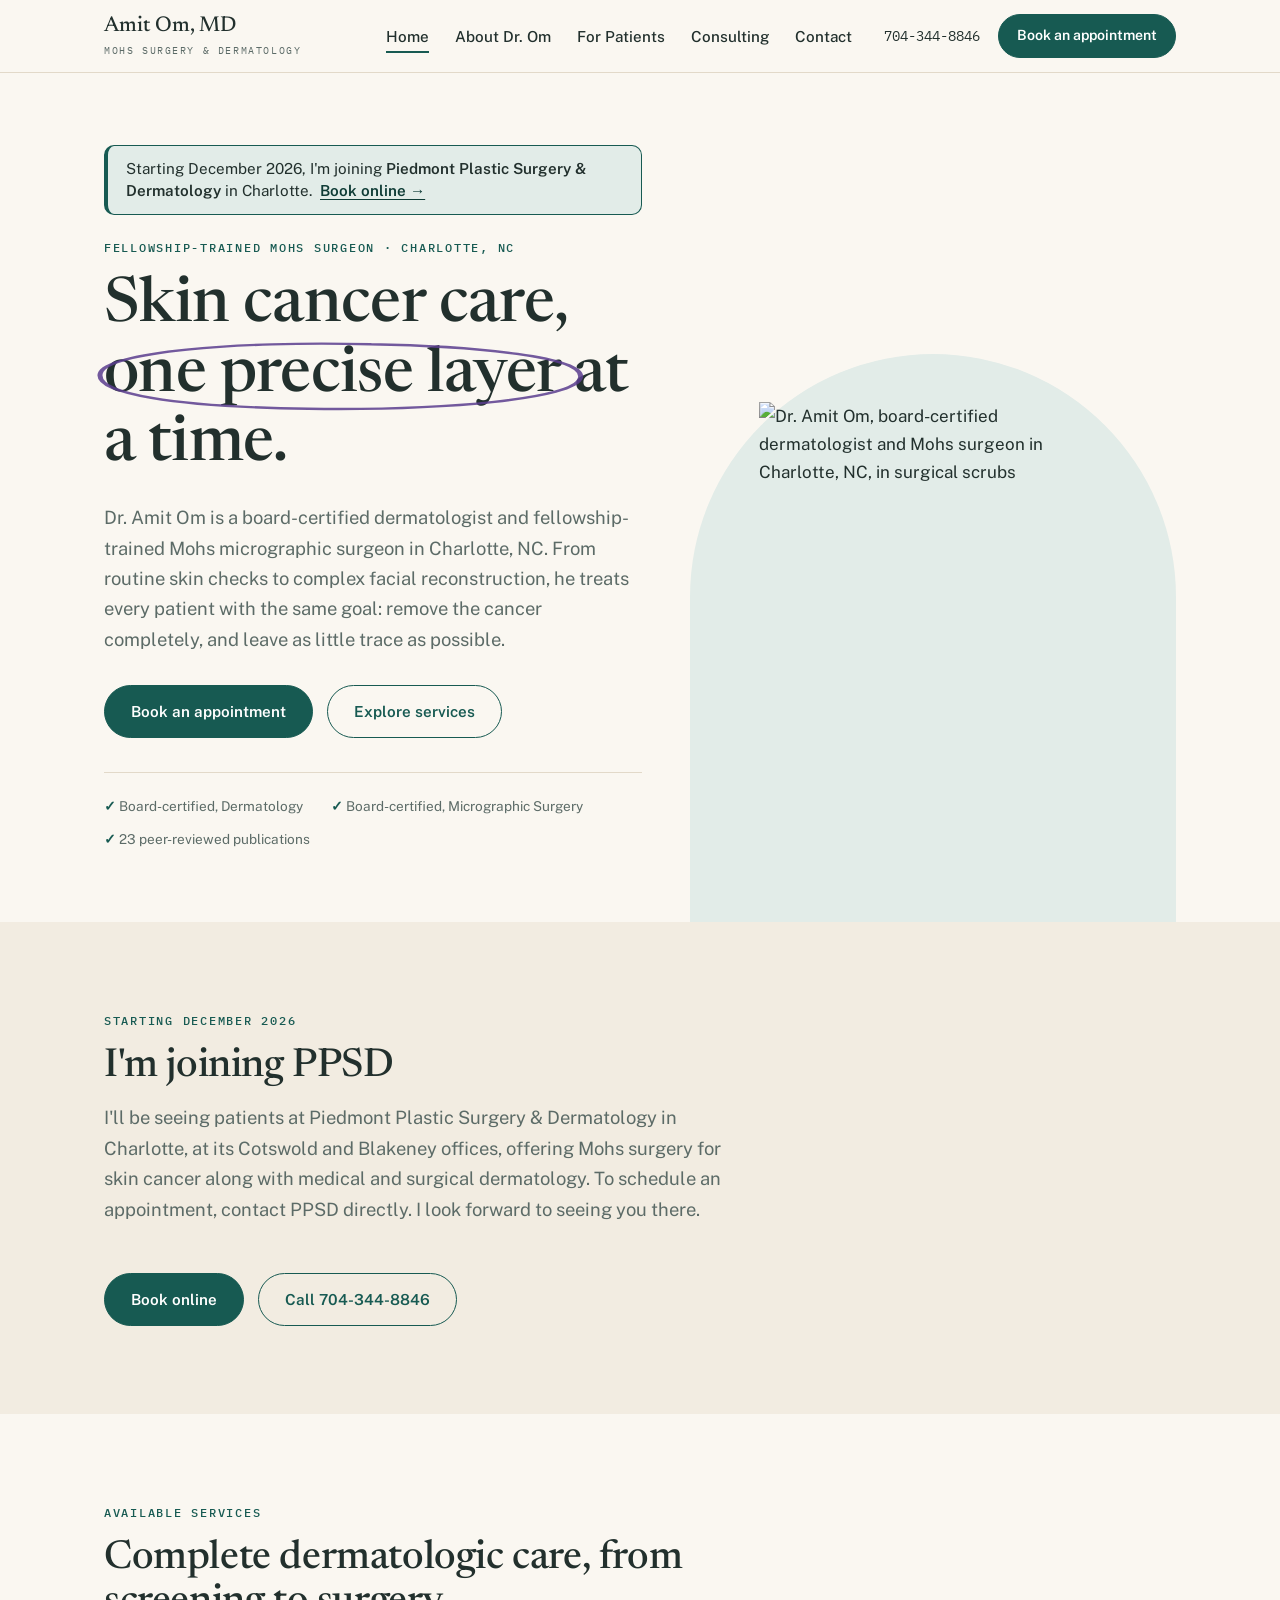
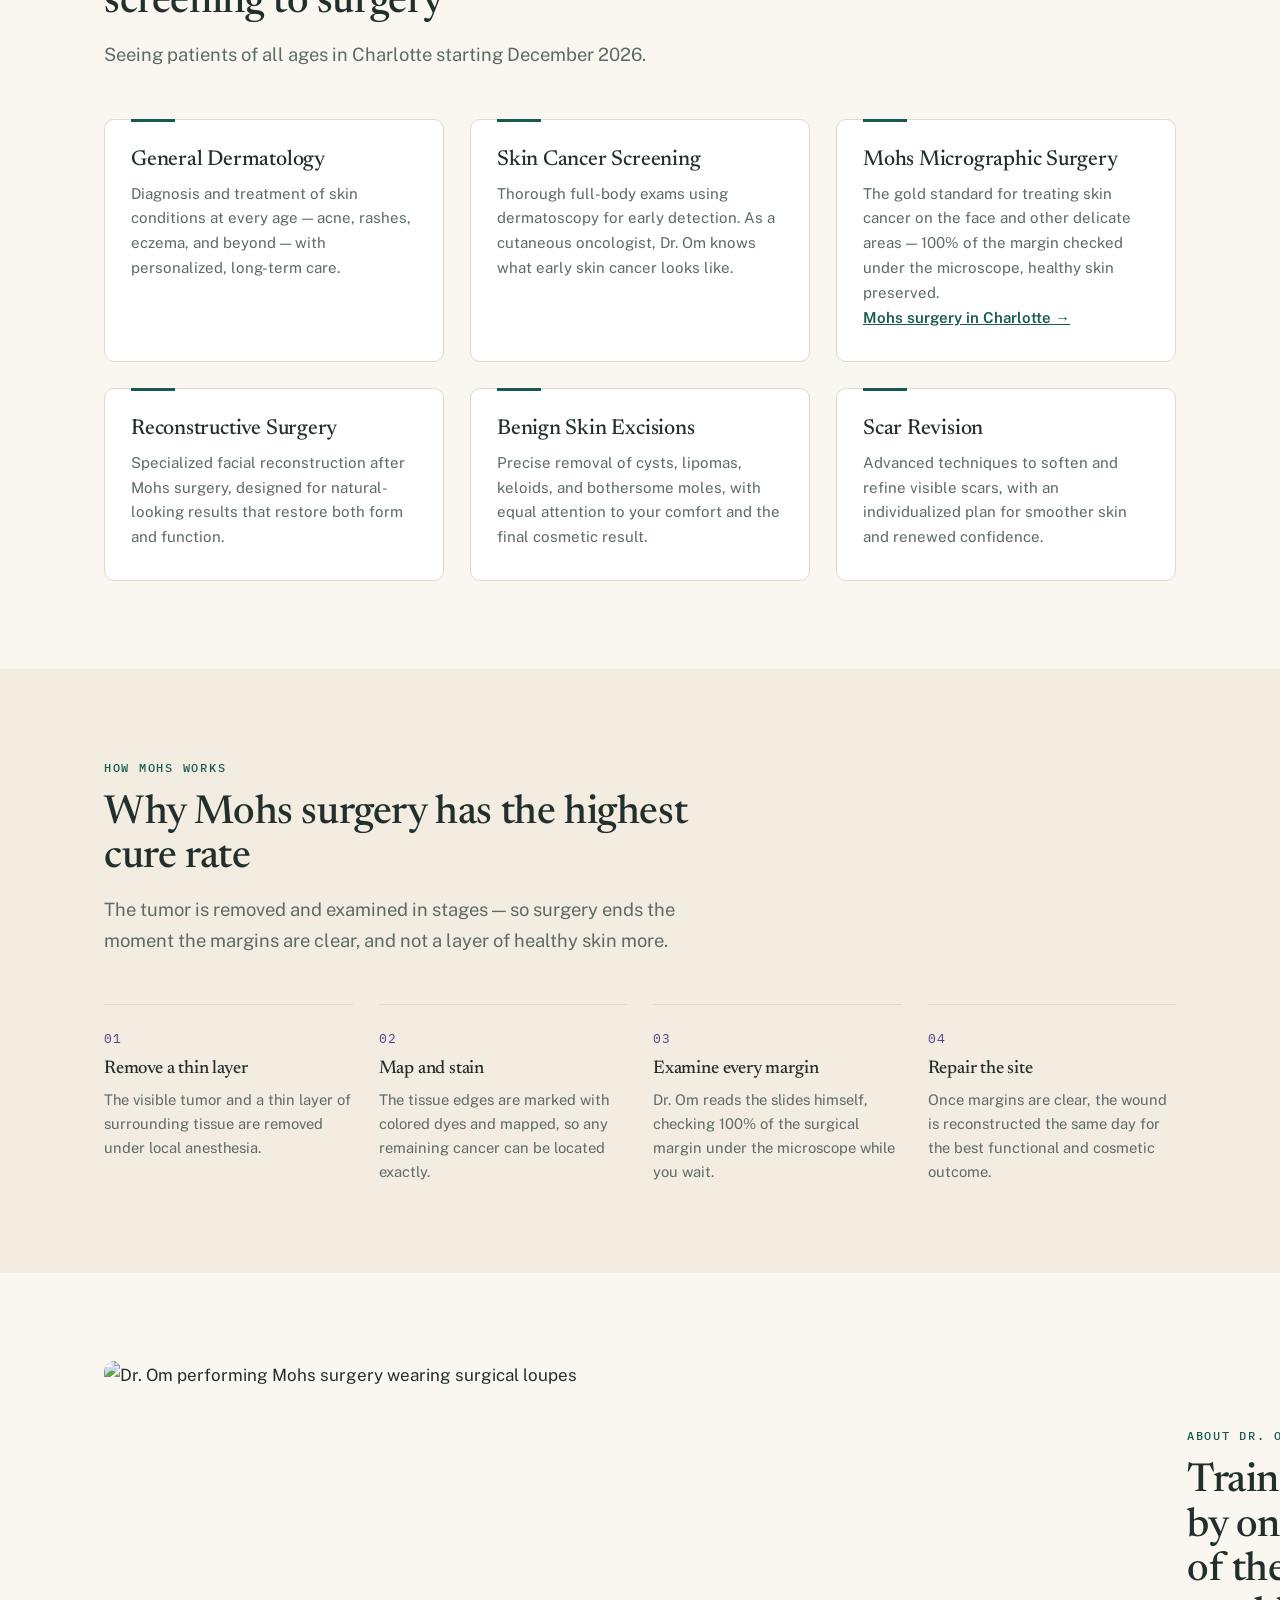
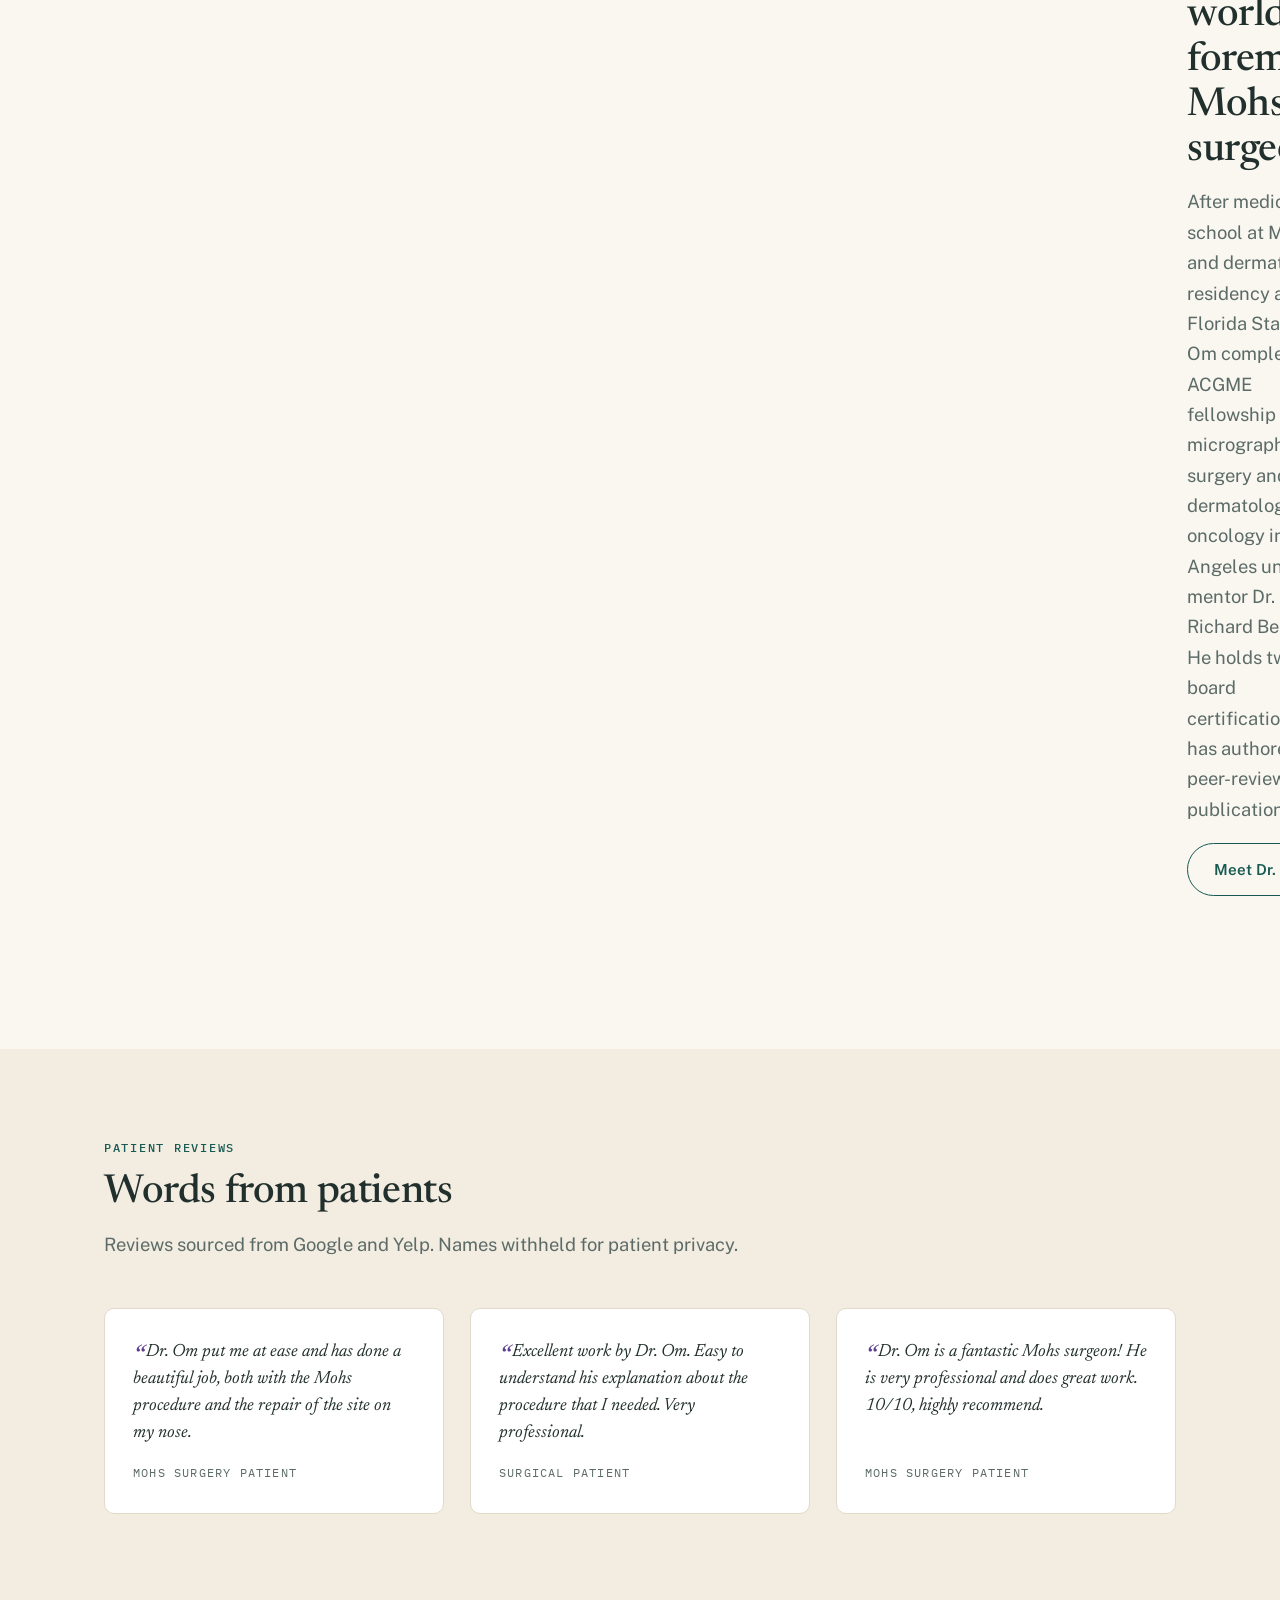
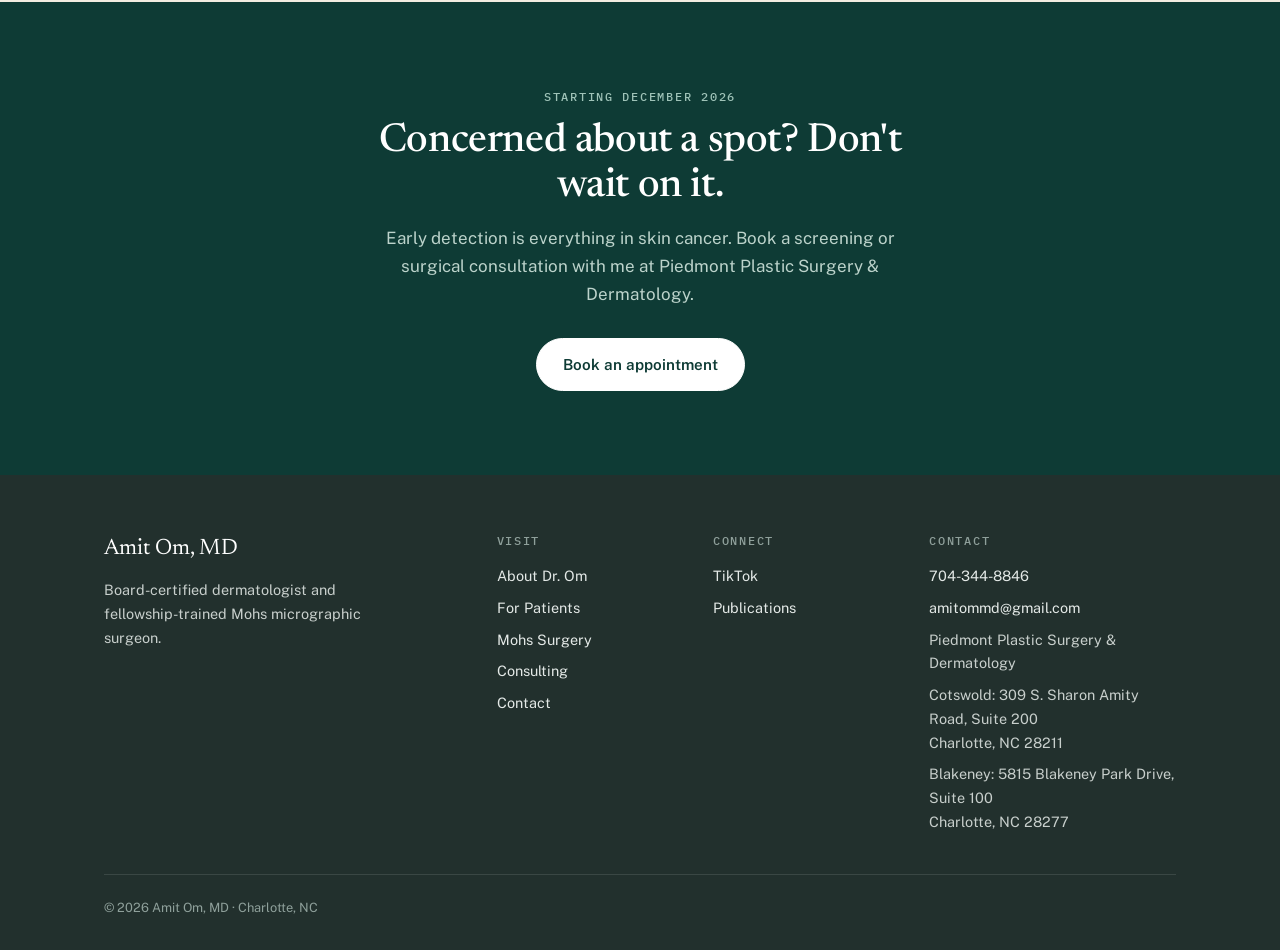
==== index.html @ 6214ee8b "Add Google Search Console verification tag Co-Authored-By: Claude Sonnet 5.5 <noreply@anthropic.com>" ====
<!doctype html>
<html lang="en">
<head>
<meta charset="utf-8">
<meta name="viewport" content="width=device-width, initial-scale=1">
<title>Mohs Surgeon &amp; Dermatologist in Charlotte, NC | Dr. Amit Om, MD</title>
<meta name="description" content="Dr. Amit Om is a board-certified dermatologist and fellowship-trained Mohs surgeon in Charlotte, NC. Skin cancer surgery, screenings and dermatology at PPSD.">
<link rel="canonical" href="https://amitommd.com/">
<meta name="google-site-verification" content="EKBiCuWpsiUF9jz812IdUO5Gtqv3LiMIZVHlbvNdxlo" />
<meta property="og:site_name" content="Amit Om, MD">
<meta property="og:type" content="website">
<meta property="og:url" content="https://amitommd.com/">
<meta property="og:title" content="Mohs Surgeon &amp; Dermatologist in Charlotte, NC | Dr. Amit Om, MD">
<meta property="og:description" content="Dr. Amit Om is a board-certified dermatologist and fellowship-trained Mohs surgeon in Charlotte, NC. Skin cancer surgery, screenings and dermatology at PPSD.">
<meta property="og:image" content="https://amitommd.com/img/og-image.jpg">
<meta property="og:image:width" content="1200">
<meta property="og:image:height" content="630">
<meta property="og:image:alt" content="Dr. Amit Om, dermatologist and Mohs surgeon in Charlotte, NC">
<meta name="twitter:card" content="summary_large_image">
<meta name="twitter:title" content="Mohs Surgeon &amp; Dermatologist in Charlotte, NC | Dr. Amit Om, MD">
<meta name="twitter:description" content="Dr. Amit Om is a board-certified dermatologist and fellowship-trained Mohs surgeon in Charlotte, NC. Skin cancer surgery, screenings and dermatology at PPSD.">
<meta name="twitter:image" content="https://amitommd.com/img/og-image.jpg">
<link rel="icon" href="img/favicon.png" type="image/png">
<link rel="preconnect" href="https://fonts.googleapis.com">
<link rel="preconnect" href="https://fonts.gstatic.com" crossorigin>
<link href="https://fonts.googleapis.com/css2?family=Newsreader:ital,opsz,wght@0,6..72,400;0,6..72,500;1,6..72,400;1,6..72,500&family=Public+Sans:wght@400;500;600;700&family=IBM+Plex+Mono:wght@400;500&display=swap" rel="stylesheet">
<link rel="stylesheet" href="css/style.css">
<script type="application/ld+json">
{
  "@context": "https://schema.org",
  "@graph": [
    {
      "@type": "WebSite",
      "@id": "https://amitommd.com/#website",
      "url": "https://amitommd.com/",
      "name": "Amit Om, MD",
      "inLanguage": "en-US",
      "publisher": {
        "@id": "https://amitommd.com/#person"
      }
    },
    {
      "@type": "Person",
      "@id": "https://amitommd.com/#person",
      "name": "Amit Om, MD",
      "honorificPrefix": "Dr.",
      "honorificSuffix": "MD",
      "url": "https://amitommd.com/",
      "image": "https://amitommd.com/img/dr-om-portrait.png",
      "jobTitle": "Dermatologist and Mohs Micrographic Surgeon",
      "description": "Board-certified dermatologist and fellowship-trained Mohs micrographic surgeon in Charlotte, NC.",
      "worksFor": {
        "@id": "https://amitommd.com/#ppsd"
      },
      "alumniOf": [
        {
          "@type": "CollegeOrUniversity",
          "name": "Virginia Commonwealth University"
        },
        {
          "@type": "CollegeOrUniversity",
          "name": "Medical University of South Carolina"
        },
        {
          "@type": "CollegeOrUniversity",
          "name": "Florida State University"
        }
      ],
      "hasCredential": [
        {
          "@type": "EducationalOccupationalCredential",
          "credentialCategory": "Board certification",
          "name": "Dermatology",
          "recognizedBy": {
            "@type": "Organization",
            "name": "American Board of Dermatology"
          }
        },
        {
          "@type": "EducationalOccupationalCredential",
          "credentialCategory": "Board certification",
          "name": "Micrographic Dermatologic Surgery",
          "recognizedBy": {
            "@type": "Organization",
            "name": "American Board of Dermatology"
          }
        }
      ],
      "memberOf": [
        {
          "@type": "Organization",
          "name": "American Academy of Dermatology"
        },
        {
          "@type": "Organization",
          "name": "American College of Mohs Surgery"
        },
        {
          "@type": "Organization",
          "name": "Alpha Omega Alpha Honor Medical Society"
        }
      ],
      "knowsAbout": [
        "Mohs micrographic surgery",
        "Skin cancer",
        "Skin cancer screening",
        "Dermatology",
        "Dermatologic surgery",
        "Facial reconstruction"
      ],
      "sameAs": [
        "https://www.instagram.com/amitommd/",
        "https://www.tiktok.com/@amitommd"
      ]
    },
    {
      "@type": "MedicalBusiness",
      "@id": "https://amitommd.com/#ppsd",
      "name": "Piedmont Plastic Surgery & Dermatology",
      "telephone": "+1-704-344-8846",
      "location": [
        {
          "@type": "Place",
          "name": "Cotswold office",
          "address": {
            "@type": "PostalAddress",
            "streetAddress": "309 S. Sharon Amity Road, Suite 200",
            "addressLocality": "Charlotte",
            "addressRegion": "NC",
            "postalCode": "28211",
            "addressCountry": "US"
          }
        },
        {
          "@type": "Place",
          "name": "Blakeney office",
          "address": {
            "@type": "PostalAddress",
            "streetAddress": "5815 Blakeney Park Drive, Suite 100",
            "addressLocality": "Charlotte",
            "addressRegion": "NC",
            "postalCode": "28277",
            "addressCountry": "US"
          }
        }
      ]
    }
  ]
}
</script>
</head>
<body>

<header class="site-header">
  <div class="wrap nav-bar">
    <a class="wordmark" href="index.html">
      <span class="name">Amit Om, MD</span>
      <span class="spec">Mohs Surgery &amp; Dermatology</span>
    </a>
    <button class="nav-toggle" aria-expanded="false" aria-label="Open menu">☰</button>
    <ul class="nav-links">
      <li><a href="index.html" aria-current="page">Home</a></li>
      <li><a href="about.html">About Dr. Om</a></li>
      <li><a href="for-patients.html">For Patients</a></li>
      <li><a href="consulting.html">Consulting</a></li>
      <li><a href="contact.html">Contact</a></li>
    </ul>
    <div class="nav-cta">
      <a class="nav-phone" href="tel:7043448846">704-344-8846</a>
      <a class="btn btn-solid btn-sm" href="contact.html">Book an appointment</a>
    </div>
  </div>
</header>

<main>

<section class="hero">
  <div class="wrap hero-grid">
    <div class="hero-copy">
      <!-- TEMPORARY ANNOUNCEMENT: delete this block (and .announce-callout in css/style.css) after ~Jan 2027 -->
      <p class="announce-callout">Starting December 2026, I'm joining <strong>Piedmont Plastic Surgery &amp; Dermatology</strong> in Charlotte. <a href="https://patient.getprosperapp.com/piedmont/schedule#patient-type-choice" target="_blank" rel="noopener">Book online &rarr;</a></p>
      <span class="eyebrow">Fellowship-Trained Mohs Surgeon · Charlotte, NC</span>
      <h1>Skin cancer care,
        <span class="marker">one precise layer
          <svg viewBox="0 0 268 86" preserveAspectRatio="none" aria-hidden="true">
            <path d="M150,8 C205,10 262,22 259,45 C256,68 190,81 118,79 C48,77 7,62 10,40 C13,17 80,4 150,8"/>
          </svg>
        </span>
        at a time.</h1>
      <p class="lede">Dr. Amit Om is a board-certified dermatologist and fellowship-trained Mohs micrographic surgeon in Charlotte, NC. From routine skin checks to complex facial reconstruction, he treats every patient with the same goal: remove the cancer completely, and leave as little trace as possible.</p>
      <div class="hero-actions">
        <a class="btn btn-solid" href="contact.html">Book an appointment</a>
        <a class="btn btn-ghost" href="#services">Explore services</a>
      </div>
      <div class="trust-row">
        <span>Board-certified, Dermatology</span>
        <span>Board-certified, Micrographic Surgery</span>
        <span>23 peer-reviewed publications</span>
      </div>
    </div>
    <figure class="hero-figure">
      <img src="img/dr-om-portrait.png" alt="Dr. Amit Om, board-certified dermatologist and Mohs surgeon in Charlotte, NC, in surgical scrubs" width="408" height="612" fetchpriority="high">
    </figure>
  </div>
</section>

<section class="section section-tint" id="new-practice">
  <div class="wrap">
    <div class="section-head rv">
      <span class="eyebrow">Starting December 2026</span>
      <h2>I'm joining PPSD</h2>
      <p class="lede">I'll be seeing patients at Piedmont Plastic Surgery &amp; Dermatology in Charlotte, at its Cotswold and Blakeney offices, offering Mohs surgery for skin cancer along with medical and surgical dermatology. To schedule an appointment, contact PPSD directly. I look forward to seeing you there.</p>
    </div>
    <div class="hero-actions rv">
      <a class="btn btn-solid" href="https://patient.getprosperapp.com/piedmont/schedule#patient-type-choice" target="_blank" rel="noopener">Book online</a>
      <a class="btn btn-ghost" href="tel:7043448846">Call 704-344-8846</a>
    </div>
  </div>
</section>

<section class="section" id="services">
  <div class="wrap">
    <div class="section-head rv">
      <span class="eyebrow">Available Services</span>
      <h2>Complete dermatologic care, from screening to surgery</h2>
      <p class="lede">Seeing patients of all ages in Charlotte starting December 2026.</p>
    </div>
    <div class="svc-grid">
      <article class="svc rv">
        <h3>General Dermatology</h3>
        <p>Diagnosis and treatment of skin conditions at every age — acne, rashes, eczema, and beyond — with personalized, long-term care.</p>
      </article>
      <article class="svc rv">
        <h3>Skin Cancer Screening</h3>
        <p>Thorough full-body exams using dermatoscopy for early detection. As a cutaneous oncologist, Dr. Om knows what early skin cancer looks like.</p>
      </article>
      <article class="svc rv">
        <h3>Mohs Micrographic Surgery</h3>
        <p>The gold standard for treating skin cancer on the face and other delicate areas — 100% of the margin checked under the microscope, healthy skin preserved.</p>
        <p><a href="mohs-surgery-charlotte.html" style="text-decoration:underline; font-weight:600">Mohs surgery in Charlotte →</a></p>
      </article>
      <article class="svc rv">
        <h3>Reconstructive Surgery</h3>
        <p>Specialized facial reconstruction after Mohs surgery, designed for natural-looking results that restore both form and function.</p>
      </article>
      <article class="svc rv">
        <h3>Benign Skin Excisions</h3>
        <p>Precise removal of cysts, lipomas, keloids, and bothersome moles, with equal attention to your comfort and the final cosmetic result.</p>
      </article>
      <article class="svc rv">
        <h3>Scar Revision</h3>
        <p>Advanced techniques to soften and refine visible scars, with an individualized plan for smoother skin and renewed confidence.</p>
      </article>
    </div>
  </div>
</section>

<section class="section section-tint">
  <div class="wrap">
    <div class="section-head rv">
      <span class="eyebrow">How Mohs Works</span>
      <h2>Why Mohs surgery has the highest cure rate</h2>
      <p class="lede">The tumor is removed and examined in stages — so surgery ends the moment the margins are clear, and not a layer of healthy skin more.</p>
    </div>
    <div class="steps">
      <div class="step rv">
        <h3>Remove a thin layer</h3>
        <p>The visible tumor and a thin layer of surrounding tissue are removed under local anesthesia.</p>
      </div>
      <div class="step rv">
        <h3>Map and stain</h3>
        <p>The tissue edges are marked with colored dyes and mapped, so any remaining cancer can be located exactly.</p>
      </div>
      <div class="step rv">
        <h3>Examine every margin</h3>
        <p>Dr. Om reads the slides himself, checking 100% of the surgical margin under the microscope while you wait.</p>
      </div>
      <div class="step rv">
        <h3>Repair the site</h3>
        <p>Once margins are clear, the wound is reconstructed the same day for the best functional and cosmetic outcome.</p>
      </div>
    </div>
  </div>
</section>

<section class="section">
  <div class="wrap split">
    <img class="rv" src="img/dr-om-surgery.jpg" alt="Dr. Om performing Mohs surgery wearing surgical loupes" width="1027" height="1200" loading="lazy">
    <div class="rv">
      <span class="eyebrow">About Dr. Om</span>
      <h2>Trained by one of the world's foremost Mohs surgeons</h2>
      <p class="lede">After medical school at MUSC and dermatology residency at Florida State, Dr. Om completed an ACGME fellowship in micrographic surgery and dermatologic oncology in Los Angeles under mentor Dr. Richard Bennett. He holds two board certifications and has authored 23 peer-reviewed publications.</p>
      <a class="btn btn-ghost" href="about.html">Meet Dr. Om</a>
    </div>
  </div>
</section>

<section class="section section-tint">
  <div class="wrap">
    <div class="section-head rv">
      <span class="eyebrow">Patient Reviews</span>
      <h2>Words from patients</h2>
      <p class="lede">Reviews sourced from Google and Yelp. Names withheld for patient privacy.</p>
    </div>
    <div class="quote-grid">
      <figure class="quote rv">
        <blockquote>Dr. Om put me at ease and has done a beautiful job, both with the Mohs procedure and the repair of the site on my nose.</blockquote>
        <cite>Mohs surgery patient</cite>
      </figure>
      <figure class="quote rv">
        <blockquote>Excellent work by Dr. Om. Easy to understand his explanation about the procedure that I needed. Very professional.</blockquote>
        <cite>Surgical patient</cite>
      </figure>
      <figure class="quote rv">
        <blockquote>Dr. Om is a fantastic Mohs surgeon! He is very professional and does great work. 10/10, highly recommend.</blockquote>
        <cite>Mohs surgery patient</cite>
      </figure>
    </div>
  </div>
</section>

<section class="cta-band">
  <span class="eyebrow" style="color:#9FC3B8">Starting December 2026</span>
  <h2>Concerned about a spot? Don't wait on it.</h2>
  <p>Early detection is everything in skin cancer. Book a screening or surgical consultation with me at Piedmont Plastic Surgery &amp; Dermatology.</p>
  <a class="btn" href="contact.html">Book an appointment</a>
</section>

</main>

<footer class="site-footer">
  <div class="wrap">
    <div class="footer-grid">
      <div>
        <p class="footer-word">Amit Om, MD</p>
        <p style="margin-top:10px; max-width:34ch;">Board-certified dermatologist and fellowship-trained Mohs micrographic surgeon.</p>
      </div>
      <div>
        <h4>Visit</h4>
        <ul>
          <li><a href="about.html">About Dr. Om</a></li>
          <li><a href="for-patients.html">For Patients</a></li>
          <li><a href="mohs-surgery-charlotte.html">Mohs Surgery</a></li>
          <li><a href="consulting.html">Consulting</a></li>
          <li><a href="contact.html">Contact</a></li>
        </ul>
      </div>
      <div>
        <h4>Connect</h4>
        <ul>
          <li><a href="https://www.tiktok.com/@amitommd" rel="noopener">TikTok</a></li>
          <li><a href="https://pubmed.ncbi.nlm.nih.gov/?term=amit+om" rel="noopener">Publications</a></li>
        </ul>
      </div>
      <div>
        <h4>Contact</h4>
        <ul>
          <li><a href="tel:7043448846">704-344-8846</a></li>
          <li><a href="mailto:amitommd@gmail.com">amitommd@gmail.com</a></li>
          <li>Piedmont Plastic Surgery &amp; Dermatology</li>
          <li>Cotswold: 309 S. Sharon Amity Road, Suite 200<br>Charlotte, NC 28211</li>
          <li>Blakeney: 5815 Blakeney Park Drive, Suite 100<br>Charlotte, NC 28277</li>
        </ul>
      </div>
    </div>
    <div class="footer-note">
      <span>&copy; 2026 Amit Om, MD &middot; Charlotte, NC</span>
    </div>
  </div>
</footer>

<script src="js/main.js"></script>
<script data-goatcounter="https://amitommd.goatcounter.com/count" async src="//gc.zgo.at/count.js"></script>
</body>
</html>
---- css/style.css ----
/* ============================================================
   Amit Om, MD — redesign concept
   Palette: ivory paper, deep teal, ink, gentian-violet marker
   Type: Newsreader (display) · Public Sans (body) · IBM Plex Mono (labels)
   ============================================================ */

:root {
  --paper: #FAF7F1;
  --paper-2: #F2ECE1;
  --ink: #22302D;
  --ink-2: #5C6B67;
  --teal: #175A52;
  --teal-deep: #0E3B35;
  --teal-tint: #E2ECE8;
  --violet: #5B3E8F;
  --line: #E2D9C9;
  --white: #FFFFFF;
  --display: "Newsreader", Georgia, serif;
  --body: "Public Sans", -apple-system, "Segoe UI", sans-serif;
  --mono: "IBM Plex Mono", ui-monospace, monospace;
  --wrap: 1120px;
  --radius: 10px;
}

* { margin: 0; padding: 0; box-sizing: border-box; }
html { scroll-behavior: smooth; }
@media (prefers-reduced-motion: reduce) {
  html { scroll-behavior: auto; }
  *, *::before, *::after { animation: none !important; transition: none !important; }
}

body {
  font-family: var(--body);
  font-size: 1.0625rem;
  line-height: 1.65;
  color: var(--ink);
  background: var(--paper);
  -webkit-font-smoothing: antialiased;
}

img { max-width: 100%; height: auto; display: block; }
a { color: var(--teal); }
a:focus-visible, button:focus-visible, summary:focus-visible {
  outline: 2px solid var(--violet);
  outline-offset: 3px;
  border-radius: 2px;
}

.wrap { max-width: var(--wrap); margin: 0 auto; padding: 0 24px; }

/* ---------- type ---------- */
h1, h2, h3 { font-family: var(--display); font-weight: 500; line-height: 1.12; letter-spacing: -0.01em; }
h1 { font-size: clamp(2.4rem, 5.4vw, 3.9rem); }
h2 { font-size: clamp(1.8rem, 3.4vw, 2.5rem); }
h3 { font-size: 1.35rem; }

.eyebrow {
  font-family: var(--mono);
  font-size: 0.78rem;
  font-weight: 500;
  letter-spacing: 0.14em;
  text-transform: uppercase;
  color: var(--teal);
  display: block;
  margin-bottom: 14px;
}

.lede { font-size: 1.15rem; color: var(--ink-2); max-width: 58ch; }

/* ---------- announcement ---------- */
.announce {
  background: var(--teal-deep);
  color: #EAF2EE;
  text-align: center;
  font-size: 0.875rem;
  padding: 9px 20px;
}
.announce strong { color: #fff; }

/* ---------- header ---------- */
.site-header {
  position: sticky;
  top: 0;
  z-index: 50;
  background: rgba(250, 247, 241, 0.92);
  backdrop-filter: blur(8px);
  border-bottom: 1px solid var(--line);
}
.nav-bar {
  display: flex;
  align-items: center;
  gap: 32px;
  min-height: 72px;
}
.wordmark { text-decoration: none; color: var(--ink); line-height: 1.15; }
.wordmark .name { font-family: var(--display); font-size: 1.35rem; font-weight: 500; display: block; }
.wordmark .spec {
  font-family: var(--mono);
  font-size: 0.62rem;
  letter-spacing: 0.16em;
  text-transform: uppercase;
  color: var(--ink-2);
}
.nav-links { display: flex; gap: 26px; list-style: none; margin-left: auto; }
.nav-links a {
  text-decoration: none;
  color: var(--ink);
  font-size: 0.95rem;
  font-weight: 500;
  padding: 6px 0;
  border-bottom: 2px solid transparent;
}
.nav-links a:hover { border-bottom-color: var(--violet); }
.nav-links a[aria-current="page"] { border-bottom-color: var(--teal); }
.nav-cta { display: flex; align-items: center; gap: 18px; }
.nav-phone { font-family: var(--mono); font-size: 0.85rem; text-decoration: none; color: var(--ink); white-space: nowrap; }
.nav-toggle {
  display: none;
  background: none;
  border: 1px solid var(--line);
  border-radius: 8px;
  padding: 9px 11px;
  cursor: pointer;
  color: var(--ink);
}

/* ---------- buttons ---------- */
.btn {
  display: inline-block;
  font-family: var(--body);
  font-weight: 600;
  font-size: 0.95rem;
  text-decoration: none;
  border-radius: 999px;
  padding: 13px 26px;
  border: 1.5px solid var(--teal);
  transition: background-color 160ms ease, color 160ms ease;
}
.btn-solid { background: var(--teal); color: #fff; }
.btn-solid:hover { background: var(--teal-deep); border-color: var(--teal-deep); }
.btn-ghost { color: var(--teal); background: transparent; }
.btn-ghost:hover { background: var(--teal-tint); }
.btn-sm { padding: 9px 18px; font-size: 0.88rem; }

/* ---------- hero ---------- */
.hero { padding: 72px 0 0; overflow: hidden; }
.hero-grid {
  display: grid;
  grid-template-columns: 1.05fr 0.95fr;
  gap: 48px;
  align-items: end;
}
.hero-copy { padding-bottom: 72px; }
.hero-copy .lede { margin: 22px 0 30px; }
.hero-actions { display: flex; gap: 14px; flex-wrap: wrap; align-items: center; }

.marker { position: relative; white-space: nowrap; }
.marker svg {
  position: absolute;
  inset: -12% -5%;
  width: 110%;
  height: 124%;
  overflow: visible;
  pointer-events: none;
}
.marker path {
  fill: none;
  stroke: var(--violet);
  stroke-width: 2.6;
  stroke-linecap: round;
  opacity: 0.85;
  stroke-dasharray: 1000;
  stroke-dashoffset: 1000;
  animation: draw 1.1s ease-out 0.5s forwards;
}
@keyframes draw { to { stroke-dashoffset: 0; } }
@media (prefers-reduced-motion: reduce) { .marker path { stroke-dashoffset: 0; } }

.hero-figure {
  position: relative;
  align-self: end;
  background: var(--teal-tint);
  border-radius: 999px 999px 0 0;
  padding: 48px 36px 0;
}
.hero-figure img { margin: 0 auto; max-height: 520px; width: auto; }

.trust-row {
  display: flex;
  flex-wrap: wrap;
  gap: 10px 28px;
  margin-top: 34px;
  padding-top: 22px;
  border-top: 1px solid var(--line);
  font-size: 0.85rem;
  color: var(--ink-2);
}
.trust-row span::before { content: "✓ "; color: var(--teal); font-weight: 700; }

/* ---------- sections ---------- */
.section { padding: 88px 0; }
.section-tint { background: var(--paper-2); }
.section-head { max-width: 640px; margin-bottom: 48px; }
.section-head .lede { margin-top: 14px; }

/* ---------- service cards ---------- */
.svc-grid {
  display: grid;
  grid-template-columns: repeat(3, 1fr);
  gap: 26px;
}
.svc {
  background: var(--white);
  border: 1px solid var(--line);
  border-radius: var(--radius);
  padding: 28px 26px 30px;
  position: relative;
}
.svc::before {
  content: "";
  position: absolute;
  top: -1px;
  left: 26px;
  width: 44px;
  height: 3px;
  background: var(--teal);
  transition: width 200ms ease, background-color 200ms ease;
}
.svc:hover::before { width: 76px; background: var(--violet); }
.svc h3 { margin-bottom: 10px; }
.svc p { font-size: 0.94rem; color: var(--ink-2); }

/* ---------- steps (Mohs process) ---------- */
.steps { display: grid; grid-template-columns: repeat(4, 1fr); gap: 26px; counter-reset: step; }
.step { counter-increment: step; border-top: 1px solid var(--line); padding-top: 18px; }
.step::before {
  content: "0" counter(step);
  font-family: var(--mono);
  font-size: 0.8rem;
  color: var(--violet);
  letter-spacing: 0.1em;
}
.step h3 { font-size: 1.15rem; margin: 8px 0 8px; }
.step p { font-size: 0.92rem; color: var(--ink-2); }

/* ---------- case strip ---------- */
.case-strip { display: grid; grid-template-columns: repeat(3, 1fr); gap: 22px; }
.case-strip figure img { border-radius: var(--radius); width: 100%; aspect-ratio: 1; object-fit: cover; }
.case-strip figcaption {
  font-family: var(--mono);
  font-size: 0.75rem;
  letter-spacing: 0.08em;
  text-transform: uppercase;
  color: var(--ink-2);
  margin-top: 10px;
}
.case-strip figcaption b { color: var(--violet); font-weight: 500; }

/* graphic-content veil */
.veil { position: relative; }
.veil .case-strip { filter: blur(18px); transition: filter 300ms ease; }
.veil.revealed .case-strip { filter: none; }
.veil-cover {
  position: absolute;
  inset: 0;
  display: flex;
  flex-direction: column;
  align-items: center;
  justify-content: center;
  gap: 14px;
  text-align: center;
  z-index: 2;
  padding: 20px;
}
.veil.revealed .veil-cover { display: none; }
.veil-cover p { font-size: 0.92rem; color: var(--ink-2); max-width: 44ch; }
.veil-cover button {
  font: 600 0.9rem var(--body);
  color: #fff;
  background: var(--teal);
  border: none;
  border-radius: 999px;
  padding: 12px 24px;
  cursor: pointer;
}
.veil-cover button:hover { background: var(--teal-deep); }

/* ---------- stats ---------- */
.stat-row { display: grid; grid-template-columns: repeat(4, 1fr); gap: 26px; }
.stat .num { font-family: var(--display); font-size: 2.9rem; color: var(--teal); line-height: 1; }
.stat .lbl { font-size: 0.88rem; color: var(--ink-2); margin-top: 6px; }

/* ---------- testimonials ---------- */
.quote-grid { display: grid; grid-template-columns: repeat(3, 1fr); gap: 26px; }
.quote {
  background: var(--white);
  border: 1px solid var(--line);
  border-radius: var(--radius);
  padding: 30px 28px;
  display: flex;
  flex-direction: column;
  gap: 16px;
}
.quote blockquote {
  font-family: var(--display);
  font-size: 1.12rem;
  font-style: italic;
  line-height: 1.5;
}
.quote blockquote::before { content: "“"; color: var(--violet); font-size: 1.6em; line-height: 0; vertical-align: -0.28em; margin-right: 2px; }
.quote cite {
  font-style: normal;
  font-family: var(--mono);
  font-size: 0.75rem;
  letter-spacing: 0.1em;
  text-transform: uppercase;
  color: var(--ink-2);
  margin-top: auto;
}

/* ---------- timeline (education) ---------- */
.timeline { list-style: none; border-left: 2px solid var(--teal-tint); padding-left: 32px; display: grid; gap: 30px; }
.timeline li { position: relative; }
.timeline li::before {
  content: "";
  position: absolute;
  left: -39px;
  top: 8px;
  width: 12px;
  height: 12px;
  border-radius: 50%;
  background: var(--teal);
  border: 2.5px solid var(--paper);
}
.timeline .when {
  font-family: var(--mono);
  font-size: 0.75rem;
  letter-spacing: 0.12em;
  text-transform: uppercase;
  color: var(--violet);
}
.timeline h3 { margin: 4px 0 4px; }
.timeline p { font-size: 0.94rem; color: var(--ink-2); }

/* ---------- logo / badge rows ---------- */
.badge-row { display: flex; flex-wrap: wrap; gap: 36px; align-items: center; }
.badge-row img { height: 130px; width: auto; }
.logo-row { display: flex; flex-wrap: wrap; gap: 48px; align-items: center; }
.logo-row img { height: 64px; width: auto; filter: grayscale(35%); opacity: 0.85; }

/* ---------- split layout ---------- */
.split { display: grid; grid-template-columns: 1fr 1fr; gap: 56px; align-items: center; }
.split img { border-radius: var(--radius); }
.split .lede { margin: 14px 0 18px; }

/* ---------- product cards ---------- */
.prod-grid { display: grid; grid-template-columns: repeat(4, 1fr); gap: 26px; }
.prod {
  background: var(--white);
  border: 1px solid var(--line);
  border-radius: var(--radius);
  padding: 22px;
  text-align: center;
  text-decoration: none;
  color: var(--ink);
  transition: border-color 160ms ease;
}
.prod:hover { border-color: var(--teal); }
.prod img { height: 150px; width: auto; margin: 0 auto 16px; object-fit: contain; }
.prod h3 { font-size: 1.05rem; }
.prod span { font-size: 0.82rem; color: var(--teal); font-weight: 600; }

/* ---------- FAQ ---------- */
.faq { max-width: 780px; }
.faq details { border-bottom: 1px solid var(--line); }
.faq summary {
  cursor: pointer;
  list-style: none;
  display: flex;
  justify-content: space-between;
  align-items: center;
  gap: 20px;
  padding: 20px 4px;
  font-family: var(--display);
  font-size: 1.2rem;
  font-weight: 500;
}
.faq summary::-webkit-details-marker { display: none; }
.faq summary::after { content: "+"; font-family: var(--mono); color: var(--violet); font-size: 1.3rem; flex-shrink: 0; }
.faq details[open] summary::after { content: "–"; }
.faq details p { padding: 0 4px 22px; color: var(--ink-2); max-width: 66ch; }

/* ---------- contact ---------- */
.loc-grid { display: grid; grid-template-columns: 1fr 1fr; gap: 26px; }
.loc-grid-single { grid-template-columns: minmax(0, 640px); justify-content: center; }
.loc-grid-single .loc iframe { height: 320px; }
.loc {
  background: var(--white);
  border: 1px solid var(--line);
  border-radius: var(--radius);
  overflow: hidden;
}
.loc iframe { width: 100%; height: 260px; border: 0; display: block; }
.loc-body { padding: 24px 26px 28px; }
.loc-body h3 { margin-bottom: 8px; }
.loc-body p { font-size: 0.95rem; color: var(--ink-2); }
.loc-body .btn { margin-top: 16px; }

.contact-lines { display: grid; gap: 8px; margin: 22px 0 26px; }
.contact-lines a {
  font-family: var(--mono);
  font-size: 1rem;
  text-decoration: none;
  color: var(--ink);
}
.contact-lines a:hover { color: var(--teal); }
.contact-lines .tag { font-family: var(--body); font-size: 0.8rem; color: var(--ink-2); display: block; }

/* ---------- CTA band ---------- */
.cta-band { background: var(--teal-deep); color: #EAF2EE; text-align: center; padding: 84px 24px; }
.cta-band h2 { color: #fff; max-width: 22ch; margin: 0 auto 14px; }
.cta-band p { color: #BCD3CB; max-width: 52ch; margin: 0 auto 30px; }
.cta-band .btn { border-color: #fff; color: var(--teal-deep); background: #fff; }
.cta-band .btn:hover { background: var(--paper); }

/* ---------- footer ---------- */
.site-footer { background: var(--ink); color: #C8CFCC; font-size: 0.9rem; padding: 56px 0 32px; }
.footer-grid { display: grid; grid-template-columns: 2fr 1fr 1fr 1.4fr; gap: 40px; margin-bottom: 40px; }
.site-footer h4 {
  font-family: var(--mono);
  font-size: 0.72rem;
  font-weight: 500;
  letter-spacing: 0.15em;
  text-transform: uppercase;
  color: #8FA09B;
  margin-bottom: 14px;
}
.site-footer a { color: #E4E9E7; text-decoration: none; }
.site-footer a:hover { text-decoration: underline; }
.site-footer ul { list-style: none; display: grid; gap: 8px; }
.footer-word { font-family: var(--display); font-size: 1.4rem; color: #fff; }
.footer-note { border-top: 1px solid #3A4744; padding-top: 22px; font-size: 0.8rem; color: #8FA09B; display: flex; flex-wrap: wrap; gap: 8px 24px; justify-content: space-between; }

/* ---------- reveal on scroll ---------- */
.js .rv { opacity: 0; transform: translateY(18px); transition: opacity 550ms ease, transform 550ms ease; }
.js .rv.in { opacity: 1; transform: none; }
@media (prefers-reduced-motion: reduce) { .rv { opacity: 1; transform: none; } }

/* ---------- responsive ---------- */
@media (max-width: 940px) {
  .svc-grid, .quote-grid { grid-template-columns: repeat(2, 1fr); }
  .steps, .prod-grid { grid-template-columns: repeat(2, 1fr); gap: 30px; }
  .stat-row { grid-template-columns: repeat(2, 1fr); }
  .hero-grid, .split, .loc-grid { grid-template-columns: 1fr; }
  .hero-figure { max-width: 420px; }
  .footer-grid { grid-template-columns: 1fr 1fr; }
}
@media (max-width: 720px) {
  .nav-links, .nav-phone {
    display: none;
  }
  .nav-toggle { display: block; margin-left: auto; }
  .nav-open .nav-links {
    display: grid;
    position: absolute;
    top: 100%;
    left: 0;
    right: 0;
    background: var(--paper);
    border-bottom: 1px solid var(--line);
    padding: 18px 24px 24px;
    gap: 4px;
    margin: 0;
  }
  .svc-grid, .quote-grid, .case-strip { grid-template-columns: 1fr; }
  .section { padding: 64px 0; }
}

/* Temporary home-page announcement callout */
.announce-callout { display: inline-block; max-width: 100%; margin: 0 0 22px; padding: 12px 18px; font-size: 0.95rem; line-height: 1.45;
  background: var(--teal-tint); border: 1px solid var(--teal); border-left-width: 4px; border-radius: 10px; color: var(--ink); }
.announce-callout strong { font-weight: 600; }
.announce-callout a { color: var(--teal-deep); font-weight: 600; text-decoration: underline; text-underline-offset: 3px; white-space: nowrap; margin-left: 4px; }
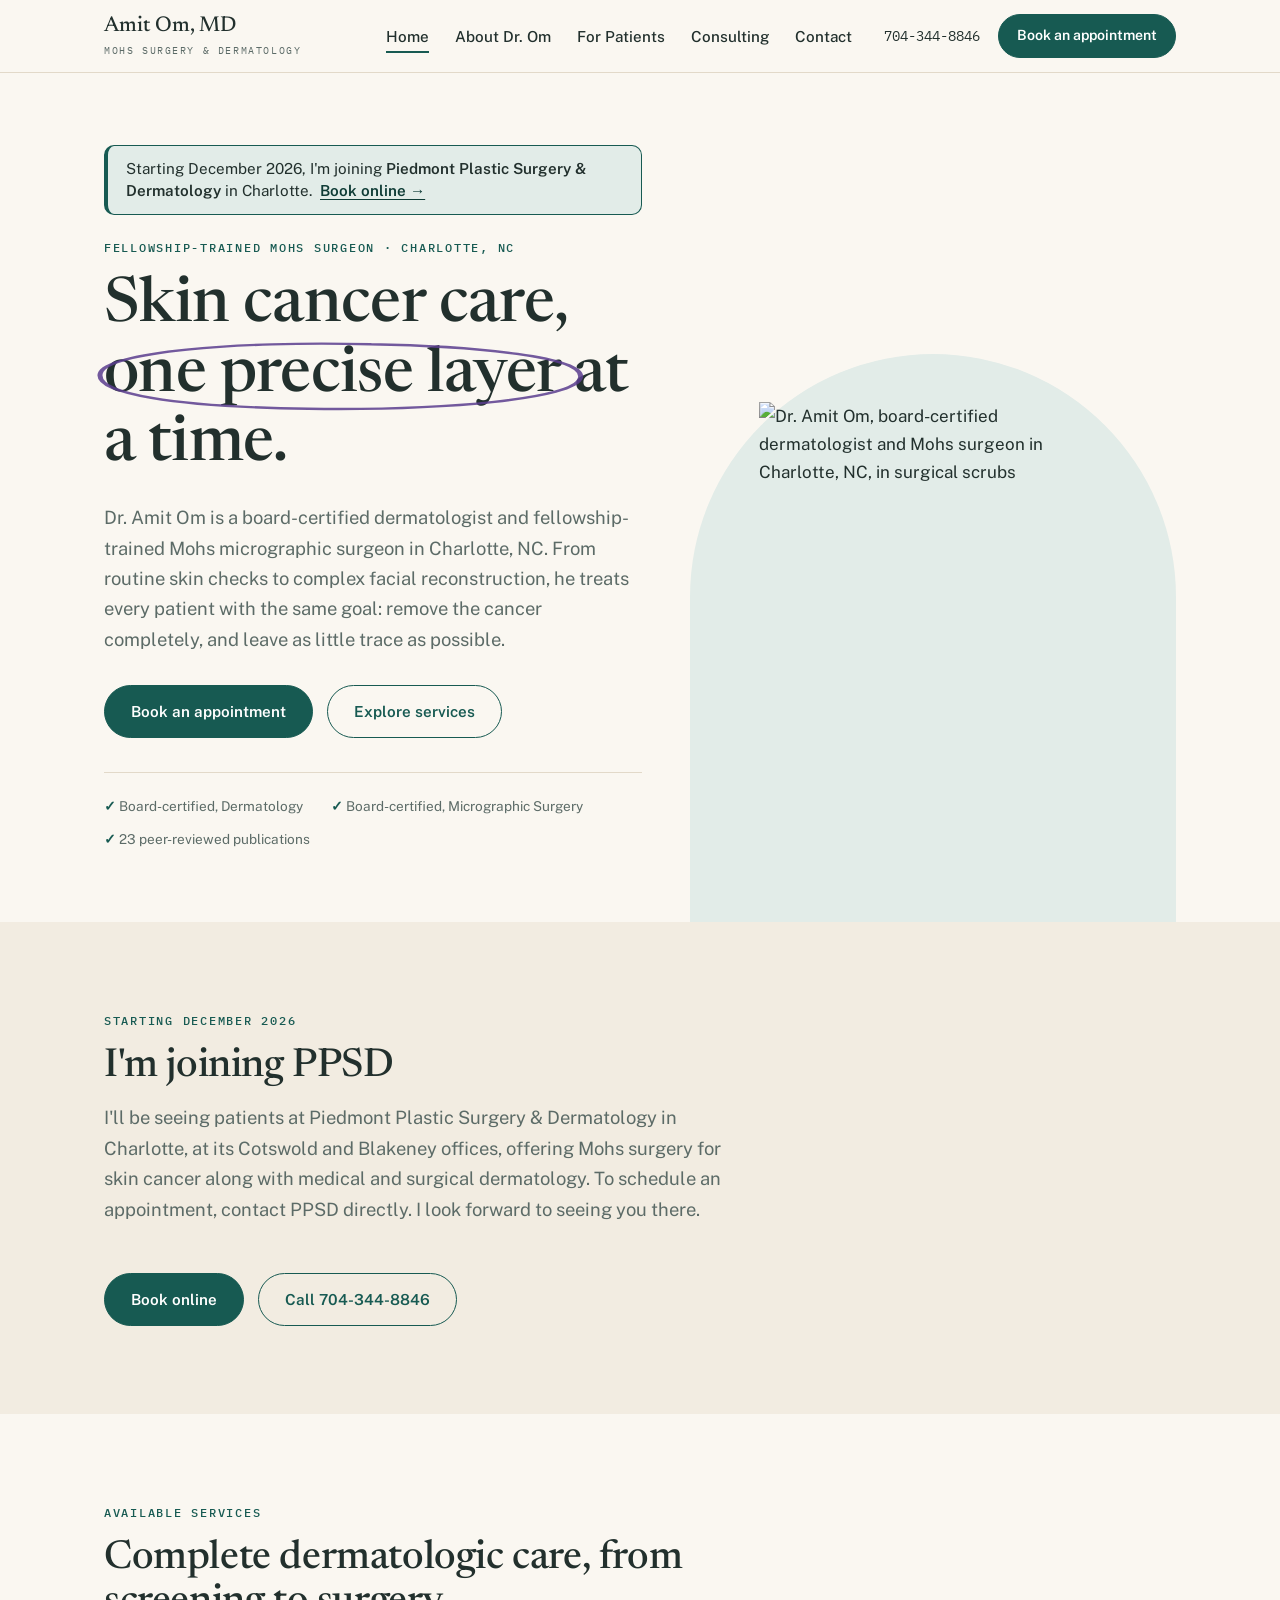
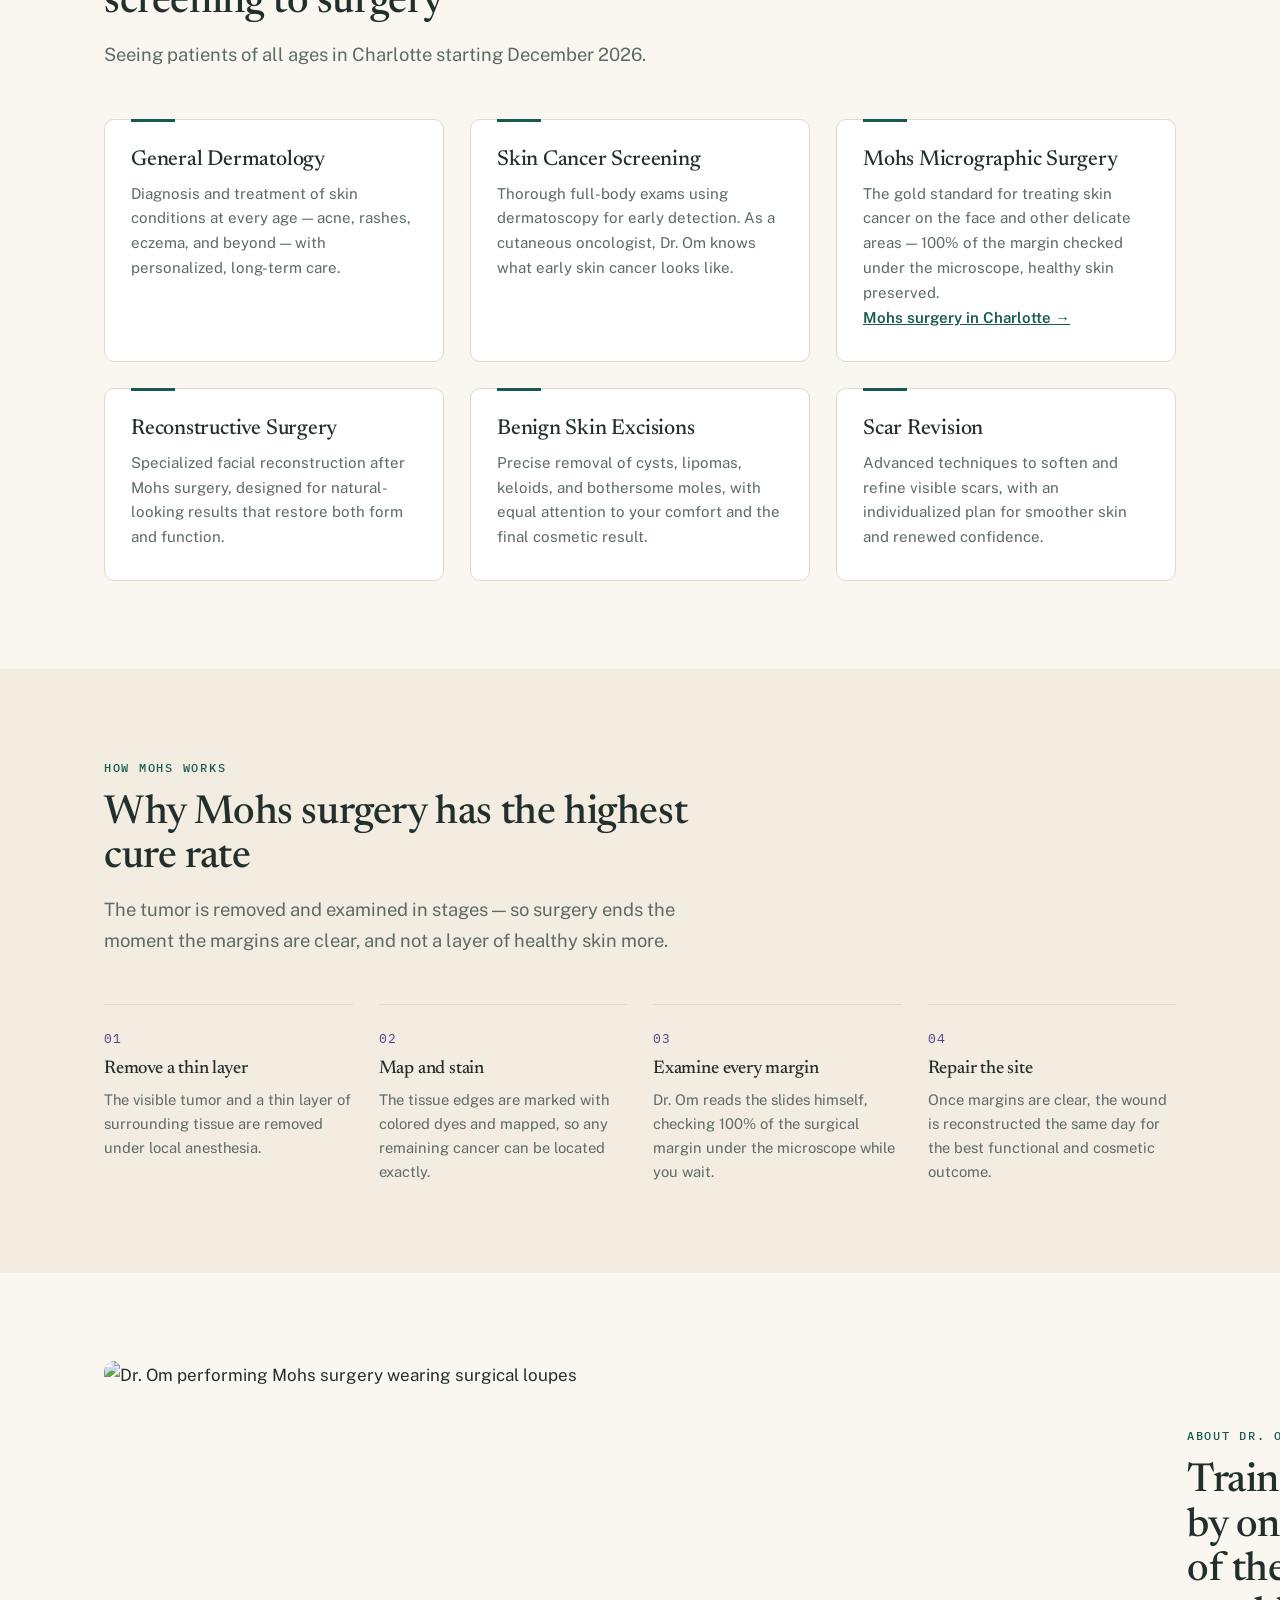
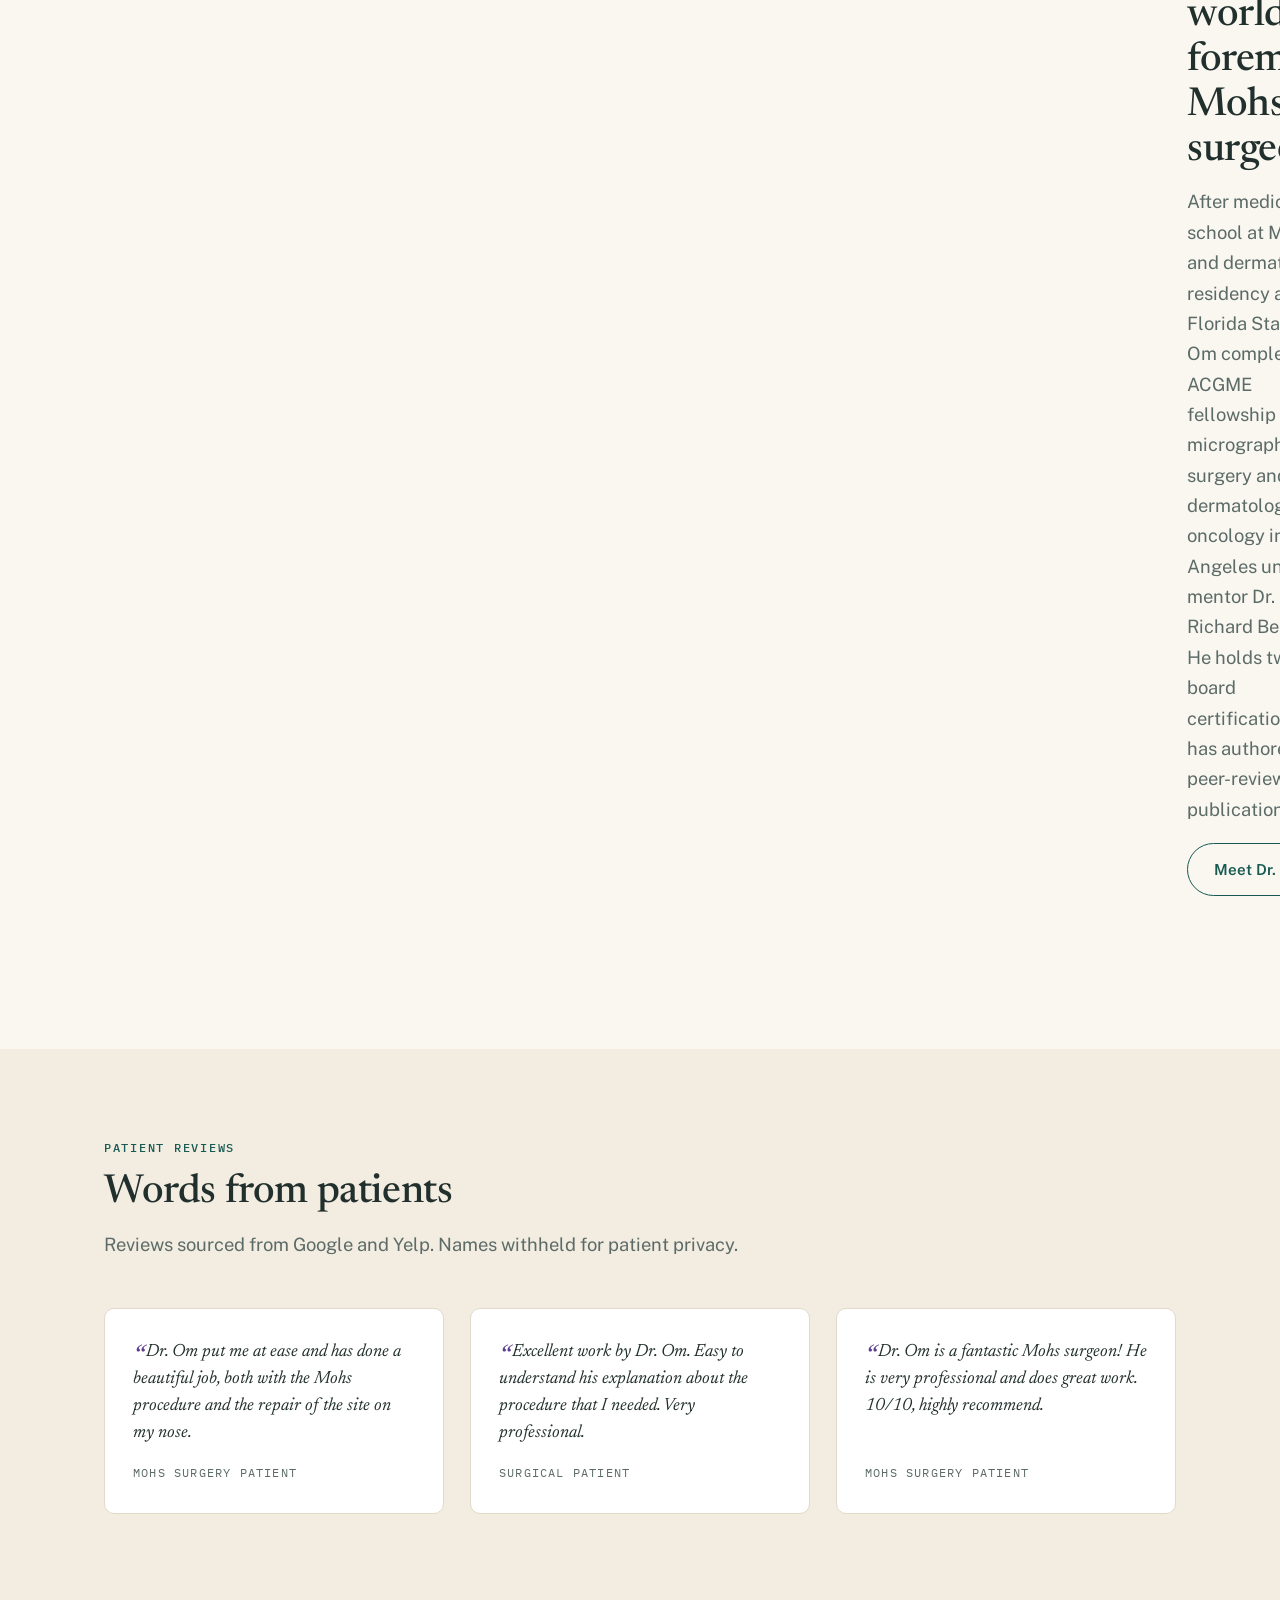
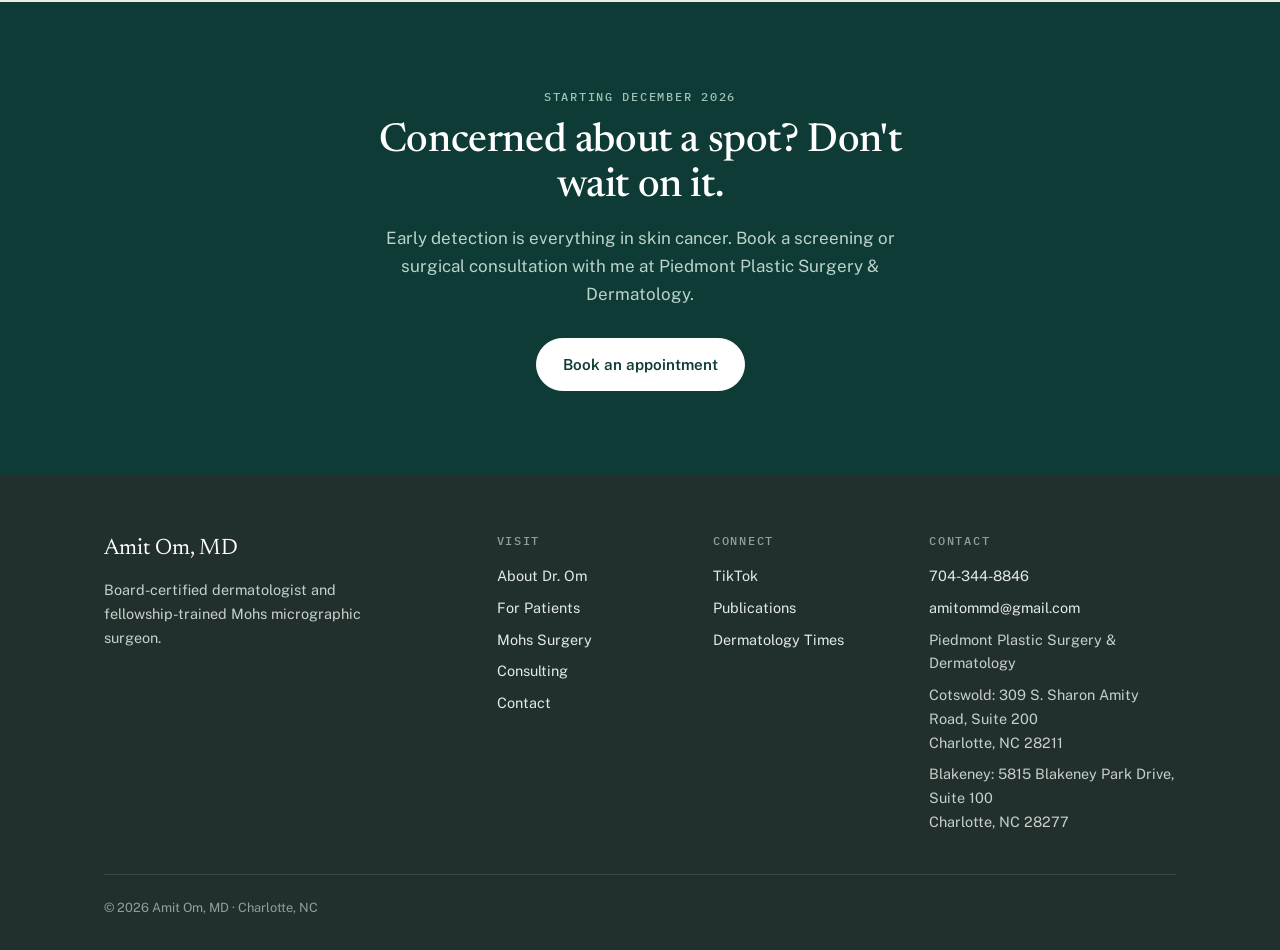
==== commit 9635a580: "Mohs page: post-Mohs reconstruction section, Waxhaw/south Charlotte coverage, Dermatology Times link" ====
--- a/index.html
+++ b/index.html
@@ -104,20 +104,58 @@
         "Mohs micrographic surgery",
         "Skin cancer",
         "Skin cancer screening",
+        "Basal cell carcinoma",
+        "Squamous cell carcinoma",
         "Dermatology",
         "Dermatologic surgery",
         "Facial reconstruction"
       ],
       "sameAs": [
+        "https://www.doximity.com/profiles/d2966d03-45ad-43d1-abd8-e36bda5cbcf6/view",
+        "https://www.healthgrades.com/physician/dr-amit-om-xymv5gd",
+        "https://www.linkedin.com/in/amitommd/",
+        "https://www.dermatologytimes.com/authors/amit-om-md",
         "https://www.instagram.com/amitommd/",
         "https://www.tiktok.com/@amitommd"
       ]
     },
     {
+      "@type": "Physician",
+      "@id": "https://amitommd.com/#physician",
+      "name": "Dr. Amit Om, MD — Mohs Surgery & Dermatology",
+      "url": "https://amitommd.com/",
+      "image": "https://amitommd.com/img/dr-om-portrait.png",
+      "description": "Double board-certified dermatologist and fellowship-trained Mohs micrographic surgeon seeing patients at Piedmont Plastic Surgery & Dermatology in Charlotte, NC, starting December 2026.",
+      "medicalSpecialty": "https://schema.org/Dermatology",
+      "telephone": "+1-704-344-8846",
+      "parentOrganization": { "@id": "https://amitommd.com/#ppsd" },
+      "employee": { "@id": "https://amitommd.com/#person" },
+      "areaServed": [
+        { "@type": "City", "name": "Charlotte" },
+        { "@type": "City", "name": "Waxhaw" },
+        { "@type": "Place", "name": "Ballantyne" },
+        { "@type": "City", "name": "Weddington" },
+        { "@type": "City", "name": "Fort Mill" }
+      ],
+      "address": [
+        { "@type": "PostalAddress", "streetAddress": "309 S. Sharon Amity Road, Suite 200", "addressLocality": "Charlotte", "addressRegion": "NC", "postalCode": "28211", "addressCountry": "US" },
+        { "@type": "PostalAddress", "streetAddress": "5815 Blakeney Park Drive, Suite 100", "addressLocality": "Charlotte", "addressRegion": "NC", "postalCode": "28277", "addressCountry": "US" }
+      ],
+      "availableService": { "@type": "MedicalProcedure", "name": "Mohs micrographic surgery", "url": "https://amitommd.com/mohs-surgery-charlotte.html" }
+    },
+    {
       "@type": "MedicalBusiness",
       "@id": "https://amitommd.com/#ppsd",
       "name": "Piedmont Plastic Surgery & Dermatology",
+      "alternateName": "PPSD",
       "telephone": "+1-704-344-8846",
+      "medicalSpecialty": ["https://schema.org/Dermatology", "https://schema.org/PlasticSurgery"],
+      "areaServed": {
+        "@type": "City",
+        "name": "Charlotte",
+        "containedInPlace": { "@type": "State", "name": "North Carolina" }
+      },
+      "employee": { "@id": "https://amitommd.com/#person" },
       "location": [
         {
           "@type": "Place",
@@ -350,6 +388,7 @@
         <ul>
           <li><a href="https://www.tiktok.com/@amitommd" rel="noopener">TikTok</a></li>
           <li><a href="https://pubmed.ncbi.nlm.nih.gov/?term=amit+om" rel="noopener">Publications</a></li>
+          <li><a href="https://www.dermatologytimes.com/authors/amit-om-md" rel="noopener">Dermatology Times</a></li>
         </ul>
       </div>
       <div>
--- a/css/style.css
+++ b/css/style.css
@@ -481,3 +481,7 @@
   background: var(--teal-tint); border: 1px solid var(--teal); border-left-width: 4px; border-radius: 10px; color: var(--ink); }
 .announce-callout strong { font-weight: 600; }
 .announce-callout a { color: var(--teal-deep); font-weight: 600; text-decoration: underline; text-underline-offset: 3px; white-space: nowrap; margin-left: 4px; }
+
+/* Two-column card grid (Mohs reconstruction options) */
+.svc-grid.two-up { grid-template-columns: repeat(2, 1fr); }
+@media (max-width: 720px) { .svc-grid.two-up { grid-template-columns: 1fr; } }
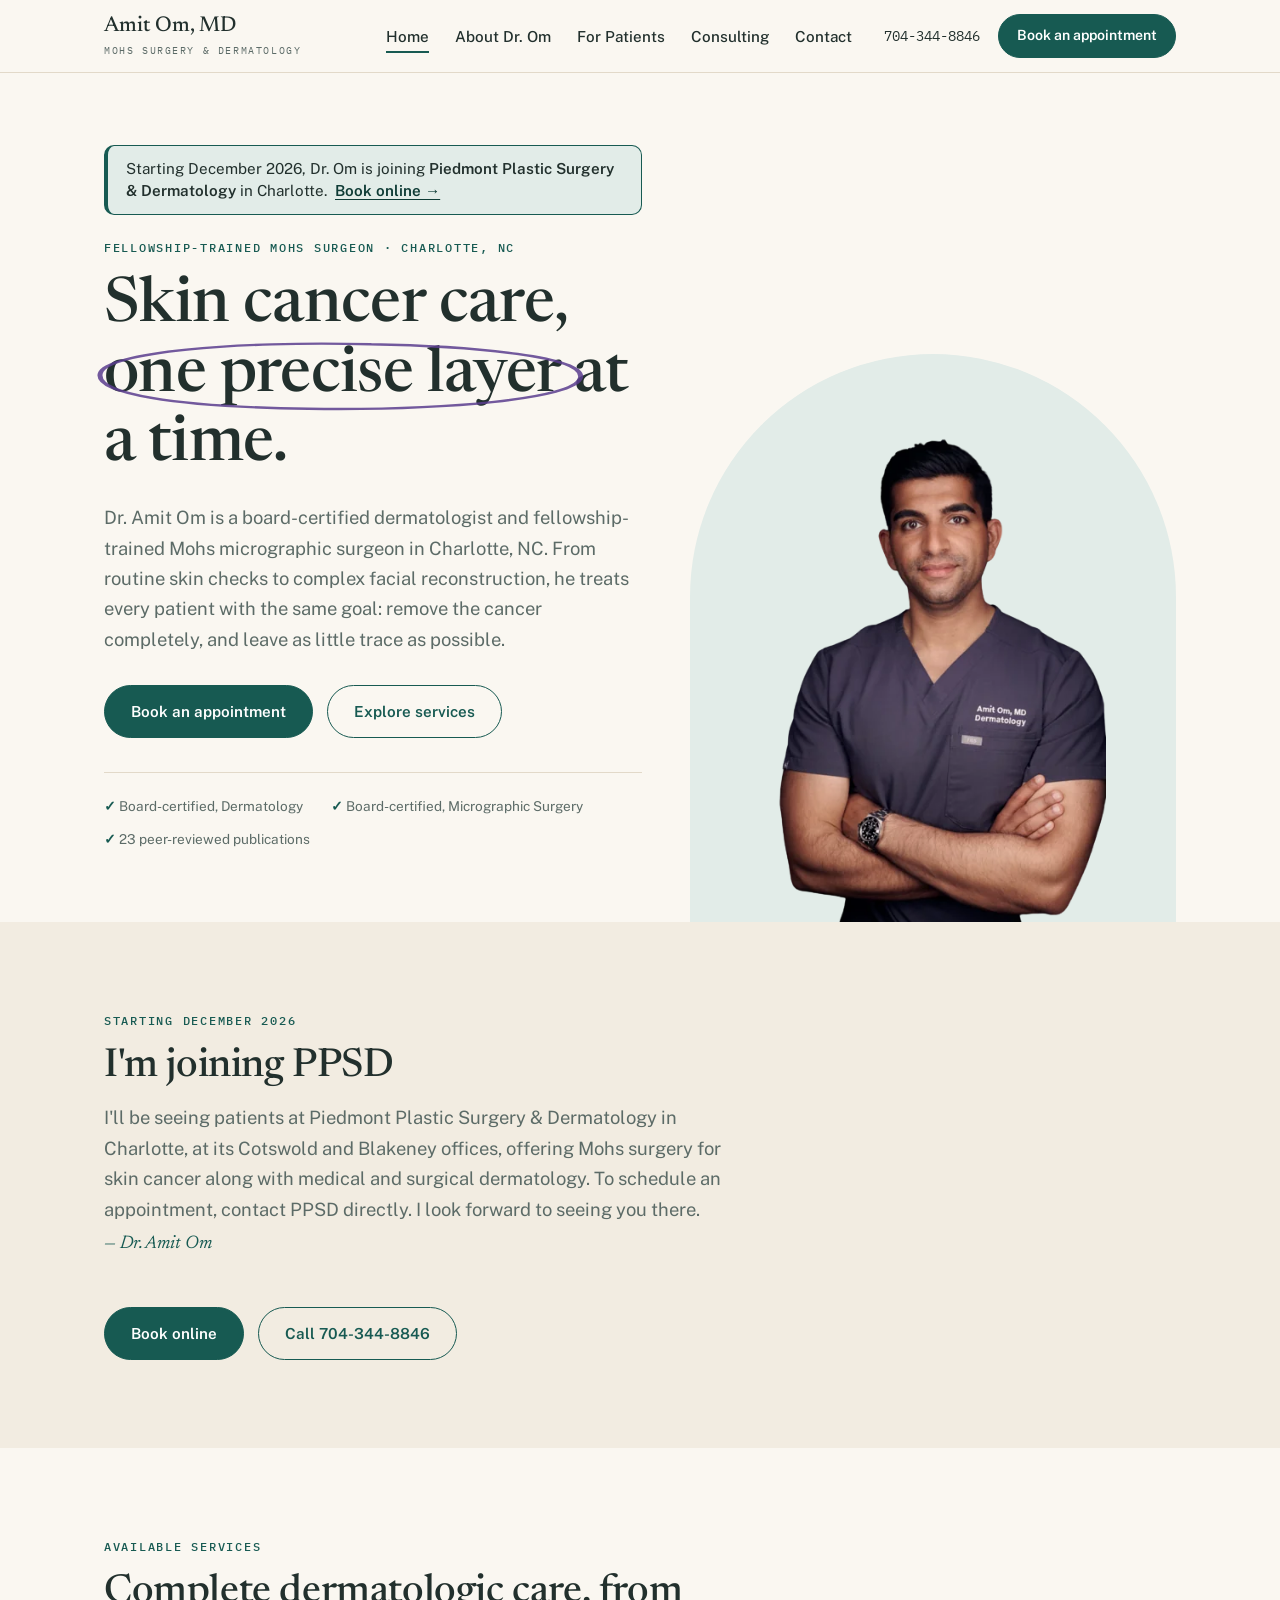
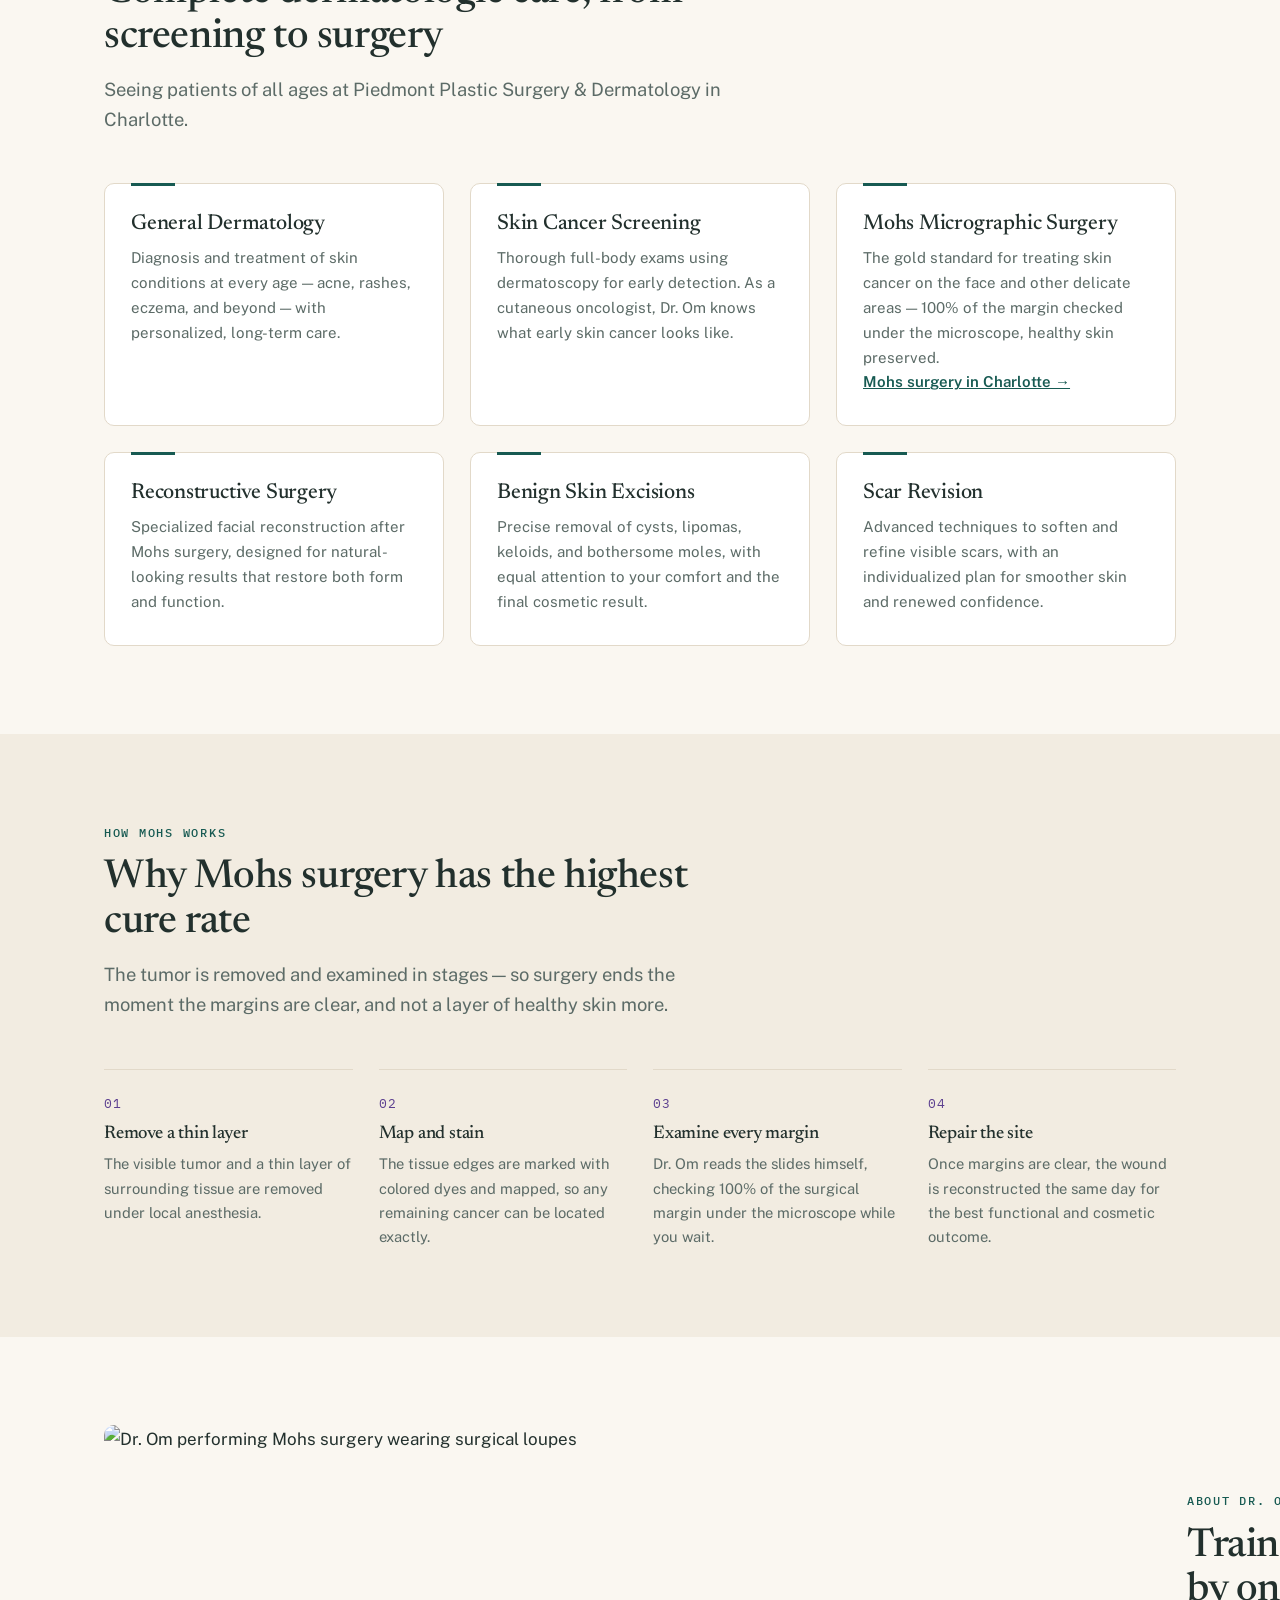
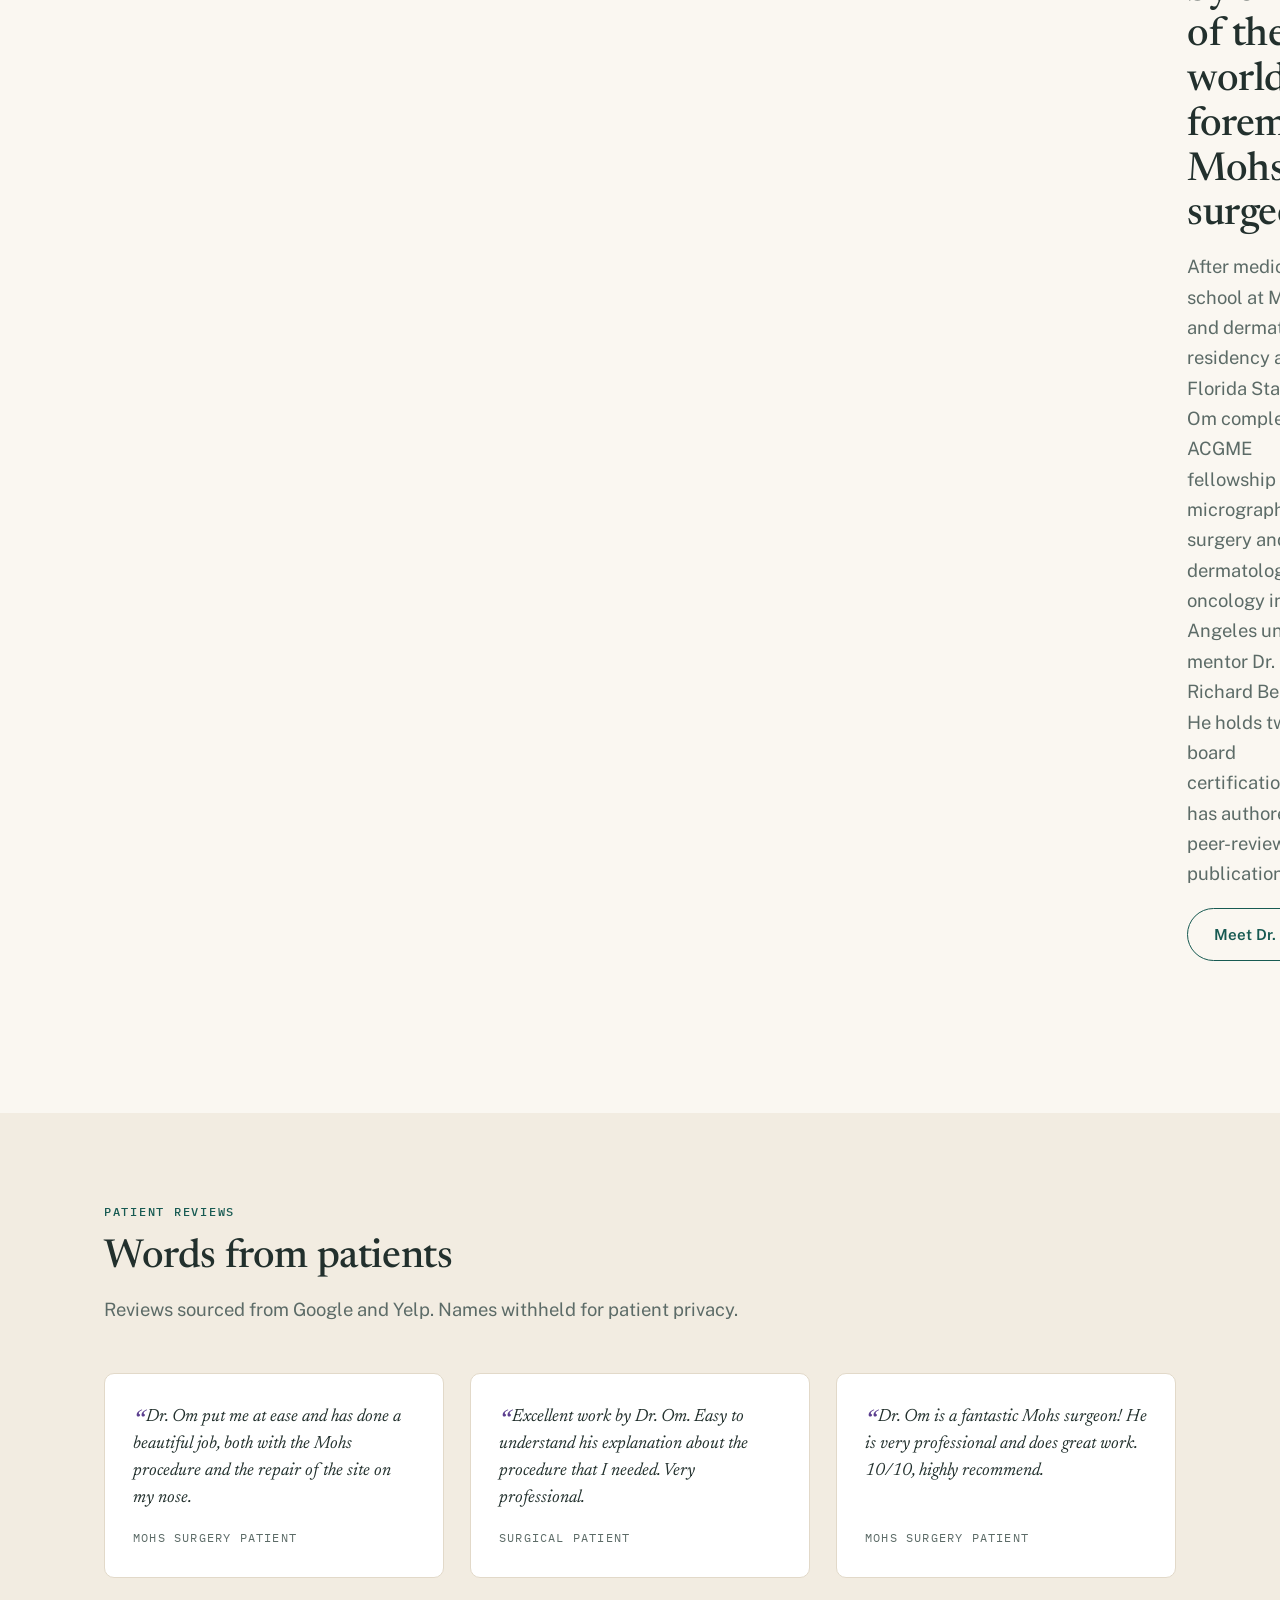
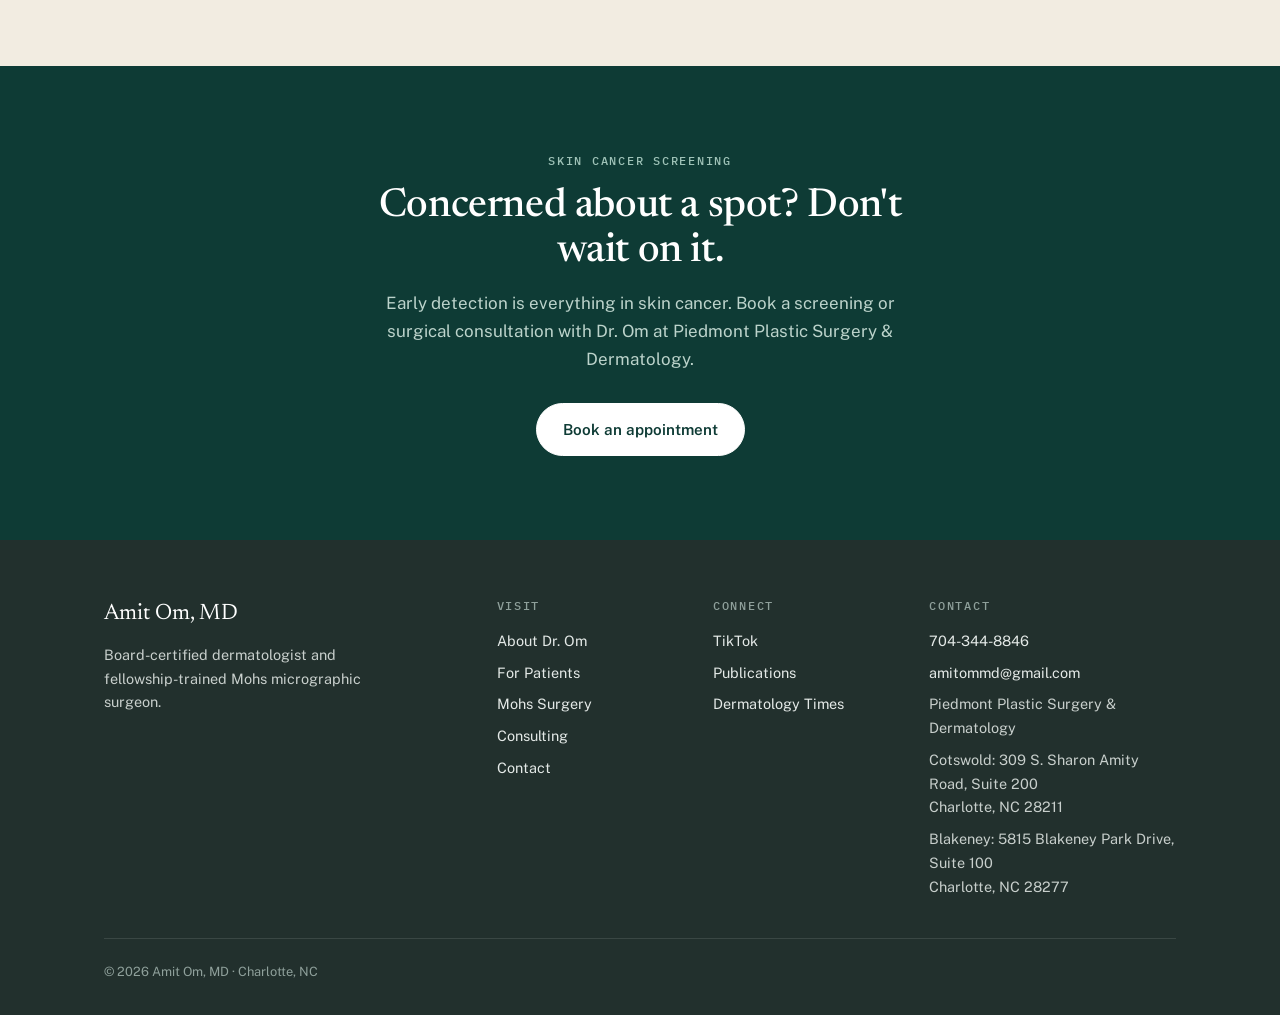
==== commit 14e7b008: "Polish pass: voice, Dec mentions, disclosure, ACMS link, tablet header - Home/Contact: third person " ====
--- a/index.html
+++ b/index.html
@@ -43,8 +43,9 @@
       "@type": "Person",
       "@id": "https://amitommd.com/#person",
       "name": "Amit Om, MD",
+      "alternateName": ["Dr. Amit Om", "Amit Ohm", "Dr. Amit Ohm"],
       "honorificPrefix": "Dr.",
-      "honorificSuffix": "MD",
+      "honorificSuffix": "MD, FAAD, FACMS",
       "url": "https://amitommd.com/",
       "image": "https://amitommd.com/img/dr-om-portrait.png",
       "jobTitle": "Dermatologist and Mohs Micrographic Surgeon",
@@ -115,6 +116,7 @@
         "https://www.healthgrades.com/physician/dr-amit-om-xymv5gd",
         "https://www.linkedin.com/in/amitommd/",
         "https://www.dermatologytimes.com/authors/amit-om-md",
+        "https://www.mohscollege.org/find-a-surgeon/detail.php?id=54881",
         "https://www.instagram.com/amitommd/",
         "https://www.tiktok.com/@amitommd"
       ]
@@ -133,6 +135,7 @@
       "areaServed": [
         { "@type": "City", "name": "Charlotte" },
         { "@type": "City", "name": "Waxhaw" },
+        { "@type": "City", "name": "Matthews" },
         { "@type": "Place", "name": "Ballantyne" },
         { "@type": "City", "name": "Weddington" },
         { "@type": "City", "name": "Fort Mill" }
@@ -144,7 +147,7 @@
       "availableService": { "@type": "MedicalProcedure", "name": "Mohs micrographic surgery", "url": "https://amitommd.com/mohs-surgery-charlotte.html" }
     },
     {
-      "@type": "MedicalBusiness",
+      "@type": "MedicalClinic",
       "@id": "https://amitommd.com/#ppsd",
       "name": "Piedmont Plastic Surgery & Dermatology",
       "alternateName": "PPSD",
@@ -216,7 +219,7 @@
   <div class="wrap hero-grid">
     <div class="hero-copy">
       <!-- TEMPORARY ANNOUNCEMENT: delete this block (and .announce-callout in css/style.css) after ~Jan 2027 -->
-      <p class="announce-callout">Starting December 2026, I'm joining <strong>Piedmont Plastic Surgery &amp; Dermatology</strong> in Charlotte. <a href="https://patient.getprosperapp.com/piedmont/schedule#patient-type-choice" target="_blank" rel="noopener">Book online &rarr;</a></p>
+      <p class="announce-callout">Starting December 2026, Dr. Om is joining <strong>Piedmont Plastic Surgery &amp; Dermatology</strong> in Charlotte. <a href="https://patient.getprosperapp.com/piedmont/schedule#patient-type-choice" target="_blank" rel="noopener">Book online &rarr;</a></p>
       <span class="eyebrow">Fellowship-Trained Mohs Surgeon · Charlotte, NC</span>
       <h1>Skin cancer care,
         <span class="marker">one precise layer
@@ -237,7 +240,7 @@
       </div>
     </div>
     <figure class="hero-figure">
-      <img src="img/dr-om-portrait.png" alt="Dr. Amit Om, board-certified dermatologist and Mohs surgeon in Charlotte, NC, in surgical scrubs" width="408" height="612" fetchpriority="high">
+      <img src="img/dr-om-portrait.webp" alt="Dr. Amit Om, board-certified dermatologist and Mohs surgeon in Charlotte, NC, in surgical scrubs" width="408" height="612" fetchpriority="high">
     </figure>
   </div>
 </section>
@@ -248,6 +251,7 @@
       <span class="eyebrow">Starting December 2026</span>
       <h2>I'm joining PPSD</h2>
       <p class="lede">I'll be seeing patients at Piedmont Plastic Surgery &amp; Dermatology in Charlotte, at its Cotswold and Blakeney offices, offering Mohs surgery for skin cancer along with medical and surgical dermatology. To schedule an appointment, contact PPSD directly. I look forward to seeing you there.</p>
+      <p class="note-sign">&mdash; Dr. Amit Om</p>
     </div>
     <div class="hero-actions rv">
       <a class="btn btn-solid" href="https://patient.getprosperapp.com/piedmont/schedule#patient-type-choice" target="_blank" rel="noopener">Book online</a>
@@ -261,7 +265,7 @@
     <div class="section-head rv">
       <span class="eyebrow">Available Services</span>
       <h2>Complete dermatologic care, from screening to surgery</h2>
-      <p class="lede">Seeing patients of all ages in Charlotte starting December 2026.</p>
+      <p class="lede">Seeing patients of all ages at Piedmont Plastic Surgery &amp; Dermatology in Charlotte.</p>
     </div>
     <div class="svc-grid">
       <article class="svc rv">
@@ -358,9 +362,9 @@
 </section>
 
 <section class="cta-band">
-  <span class="eyebrow" style="color:#9FC3B8">Starting December 2026</span>
+  <span class="eyebrow" style="color:#9FC3B8">Skin Cancer Screening</span>
   <h2>Concerned about a spot? Don't wait on it.</h2>
-  <p>Early detection is everything in skin cancer. Book a screening or surgical consultation with me at Piedmont Plastic Surgery &amp; Dermatology.</p>
+  <p>Early detection is everything in skin cancer. Book a screening or surgical consultation with Dr. Om at Piedmont Plastic Surgery &amp; Dermatology.</p>
   <a class="btn" href="contact.html">Book an appointment</a>
 </section>
 
--- a/css/style.css
+++ b/css/style.css
@@ -485,3 +485,27 @@
 /* Two-column card grid (Mohs reconstruction options) */
 .svc-grid.two-up { grid-template-columns: repeat(2, 1fr); }
 @media (max-width: 720px) { .svc-grid.two-up { grid-template-columns: 1fr; } }
+
+/* Button group (About: research links) */
+.btn-row { display: flex; gap: 14px; flex-wrap: wrap; align-items: center; }
+
+/* Society logos with a role caption (About: fellowships & memberships) */
+.logo-item { margin: 0; display: flex; flex-direction: column; align-items: center; gap: 10px; }
+.logo-item figcaption { font-family: var(--mono); font-size: 0.75rem; letter-spacing: 0.06em; text-transform: uppercase; color: var(--ink-2); }
+
+/* Signed personal note (home: PPSD announcement) */
+.note-sign { font-family: var(--display); font-style: italic; font-size: 1.15rem; color: var(--teal); margin-top: 4px; }
+
+/* Affiliate disclosure (For Patients: skincare) */
+.disclosure { font-size: 0.82rem; color: var(--ink-2); margin-top: 10px; max-width: 70ch; }
+
+/* Three-stat row (Consulting) */
+.stat-row.three-up { grid-template-columns: repeat(3, 1fr); }
+@media (max-width: 720px) { .stat-row.three-up { grid-template-columns: 1fr; } }
+
+/* Tablet header: keep nav on one line so it doesn't overflow (721–940px) */
+@media (max-width: 940px) {
+  .nav-phone { display: none; }
+  .nav-links { gap: 18px; }
+  .nav-links a { white-space: nowrap; }
+}
